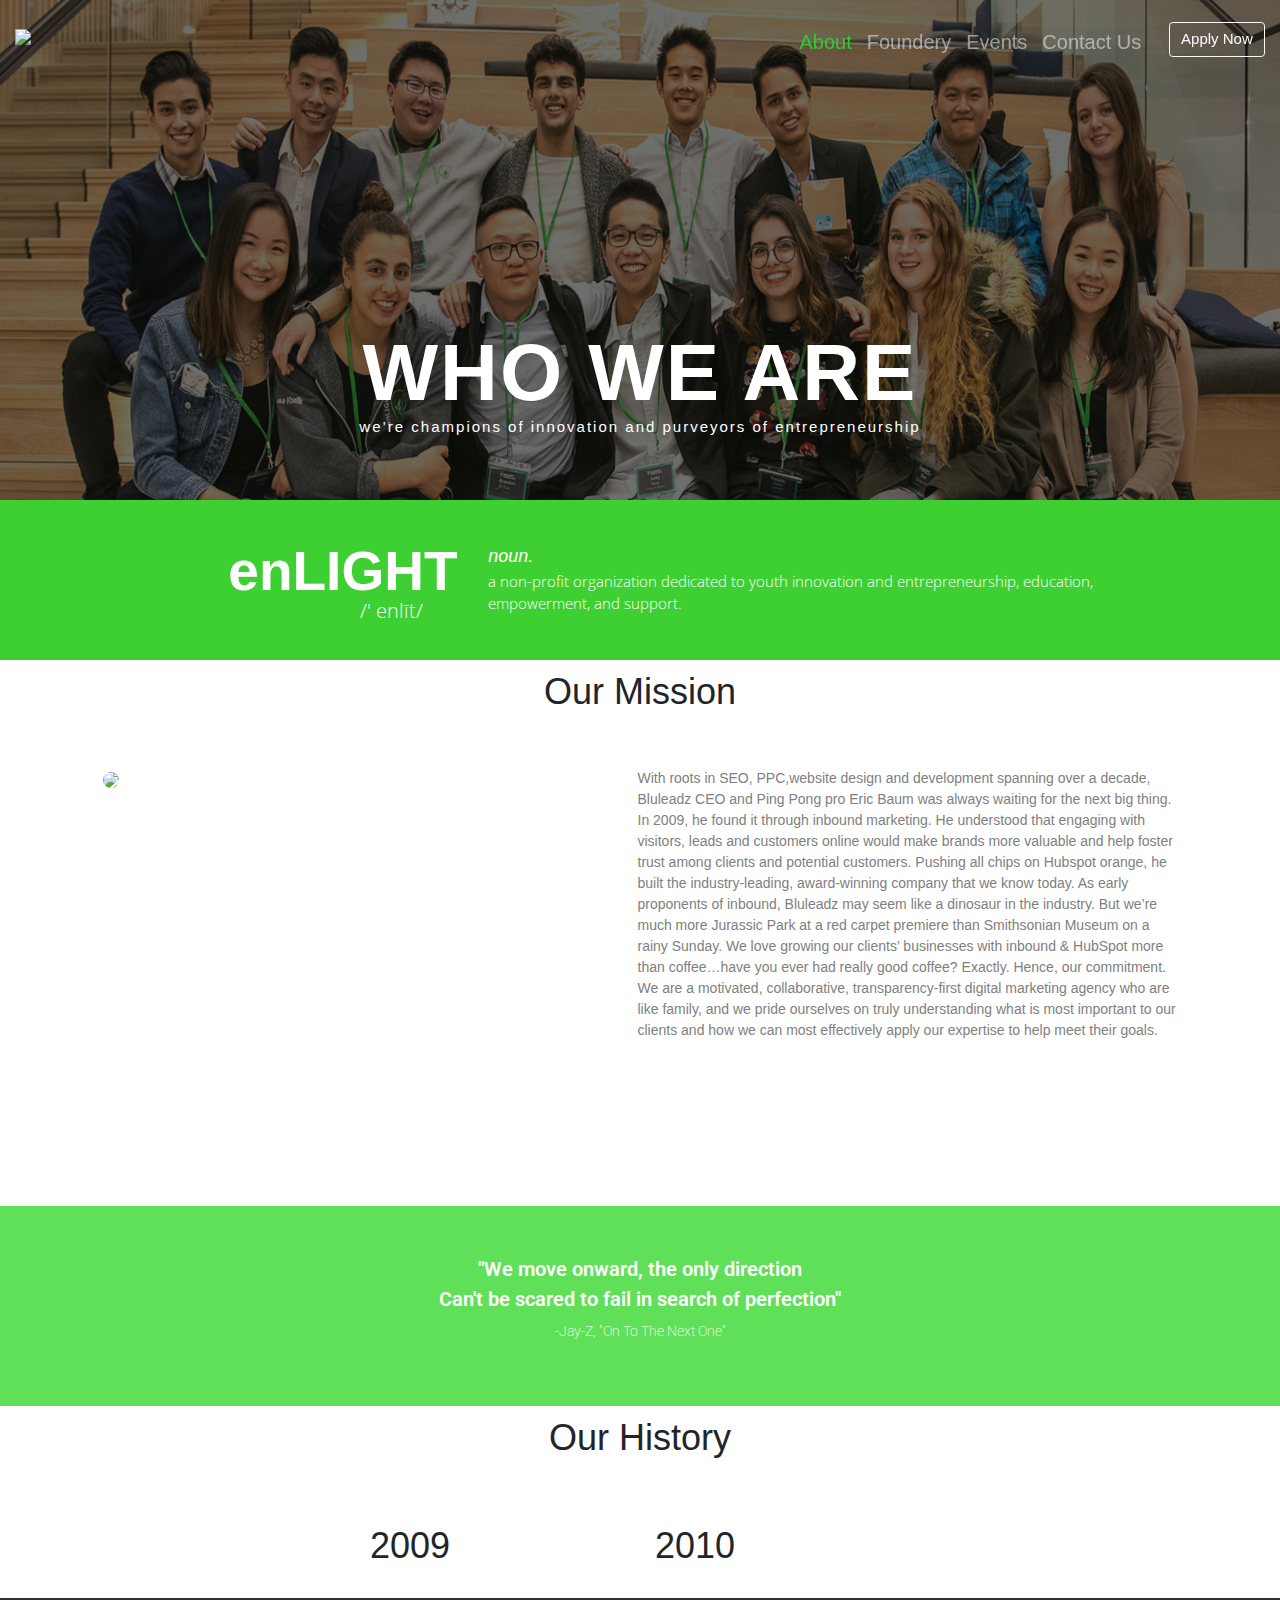
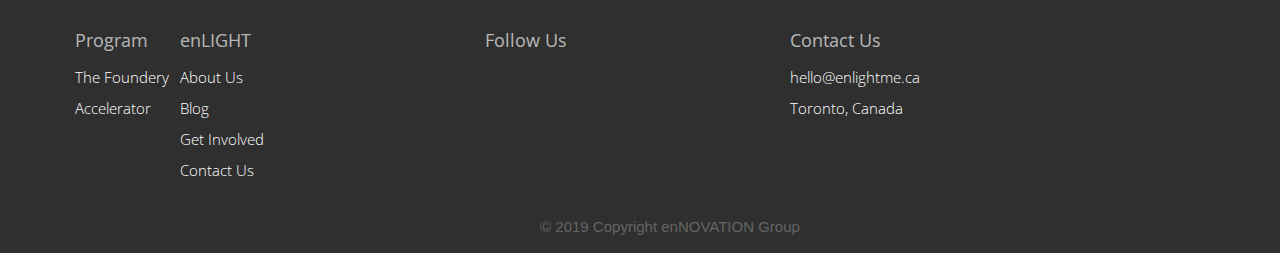
==== aboutUs.html @ 0acaa817 "Add files via upload" ====
<!doctype html>
<html lang="en">
  <head>
    <!-- Required meta tags -->
      <meta charset="UTF-8">
      <meta name="viewport" content="width=device-width, initial-scale=1, shrink-to-fit=no">

      <!-- Bootstrap CSS -->
    <script src="https://ajax.googleapis.com/ajax/libs/jquery/2.1.1/jquery.min.js"></script>
      <link rel="stylesheet" href="https://stackpath.bootstrapcdn.com/bootstrap/4.3.1/css/bootstrap.min.css" integrity="sha384-ggOyR0iXCbMQv3Xipma34MD+dH/1fQ784/j6cY/iJTQUOhcWr7x9JvoRxT2MZw1T" crossorigin="anonymous">
      <link href="https://fonts.googleapis.com/css?family=Roboto:400,700,900&display=swap" rel="stylesheet">
      <link href="https://fonts.googleapis.com/css?family=Open+Sans:300,400,700&display=swap" rel="stylesheet">
      
      <link rel="stylesheet" type="text/css" href="enLIGHT.css">
      <link rel="icon" href="https://enlightme.ca/wp-content/uploads/2019/08/enLIGHTLOGO.png">

            <link rel="stylesheet" href="https://www.w3schools.com/w3css/4/w3.css">
    <link rel="stylesheet" href="slider.css">
    <link rel="stylesheet" href="https://use.fontawesome.com/releases/v5.3.1/css/all.css" integrity="sha384-mzrmE5qonljUremFsqc01SB46JvROS7bZs3IO2EmfFsd15uHvIt+Y8vEf7N7fWAU" crossorigin="anonymous">


      <title>enLIGHT</title>

 <style>

            .subtitle:before {
                  background: #84bd3c !important;  
            }
            
            .works-block .work-dots li.slick-active:after, .works-block .work-dots li:hover:after {
                  background: #84bd3c !important;                   
            }
            
            .works-block .work-dots li i:before {
                background: #84bd3c !important;                
            }
            
            .works-block .work-dots li.slick-active, .works-block .work-dots li:hover {
                color: #84bd3c !important;
            }
            
            
        .image.sketch.mobile {display: none;}

        @media (min-width: 1400px) {
            .sketch-small-screen {
                display: none;
            }
        }
            
    </style>
    </head>
    
    
    <body style="overflow-x: hidden;">
        <nav class="navbar navbar-default navbar-expand-sm fixed-top bg-dark navbar-dark">
            <a class="navbar-brand" href="index.html">
                <img class="logo" src="https://enlightme.ca/wp-content/uploads/2019/08/ani-logo_2.gif" onmouseenter="this.src ='https://enlightme.ca/wp-content/uploads/2019/08/ani-logo_2.gif';" width="200px;">
        
            </a>
            
          <button class="navbar-toggler" type="button" data-toggle="collapse" data-target="#navbarNav" aria-controls="navbarNav" aria-expanded="false" aria-label="Toggle navigation">
              <span class="custom-toggler navbar-toggler-icon">   
              </span>
          </button>
            
          <div class="collapse navbar-collapse" id="navbarNav">
            <ul class="navbar-nav ml-auto">
<!--              <li class="nav-item active">-->
                <li class="nav-item">
                    <a class="nav-link activated" href="#">About</a>
                </li>
                <li class="nav-item">
                    <a class="nav-link" href="foundery.html">Foundery</a>
                </li>
                <li class="nav-item">
                    <a class="nav-link" href="#">Events</a>
                </li>
                <li class="nav-item">
                    <a class="nav-link" href="#">Contact Us</a>
                </li>
                <li class="nav-item" style="padding-left: 20px; margin-top:2px;">
                    <button type="button" class="btn btn-outline-light">Apply Now</button>
               </li>
            </ul>
          </div>
        </nav>
      
      <header>
          <div class="parallax"></div>
<!--          <img class="teamBannerPic" src="teamPic.JPG" width="1450px">-->
          <div class="aboutUsContext">
              <h1>WHO WE ARE</h1>
              <div class="aboutUsSubTitle">
                  <p>we’re champions of innovation and purveyors of entrepreneurship</p>
              </div>
          </div>
      </header>
        
<div class="container sliderDef">
    <div class="w3-content w3-display-container">
        <div class="w3-display-container mySlides slide1">
            <div class="container slideContent" >
                <div class="row d-flex align-items-center" style="height: 160px;">
                    <div class="col-2">
                    
                    </div>
                    <div class="col-3">
                        <h1 class="enLIGHTName">enLIGHT</h1>
                        <h1 class="subName">/' enlīt/</h1>
                    </div>
                    
                    <div class="col-6 definitions">
                        <p class="dictionaryWord"><em>noun.</em></p>
                        <p class="dictionaryDefinition">a non-profit organization dedicated to youth innovation and entrepreneurship, education, empowerment, and support.</p>
                    </div>
                </div>
            </div>

        </div>
    
    <div class="w3-display-container mySlides slide2">
            <div class="container slideContent" >
                <div class="row d-flex align-items-center" style="height: 160px;">
                    <div class="col-2">
                    
                    </div>
                    <div class="col-3">
                        <h1 class="enLIGHTName">enLIGHT</h1>
                        <h1 class="subName">/' enlīt/</h1>
                    </div>
                    
                    <div class="col-6 definitions">
                        <p class="dictionaryWord"><em>verb. mission.</em></p>
                        <p class="dictionaryDefinition">to help youth discover their potential, pursue their passions, and contribute to the economic and societal growth of Canada through innovation and entrepreneurship.</p>
                    </div>
                </div>
            </div>
    </div>
        
<button class="w3-button w3-display-left fas fa-chevron-left fa-3x" onclick="plusDivs(-1)"></button>
<button class="w3-button w3-display-right fas fa-chevron-right fa-3x" onclick="plusDivs(1)"></button>

</div>
          </div>
        
<div class="container aboutUsPageContent">
    <div class="row">
        <div class="col-12 ">
            <div class="d-flex justify-content-center">
                <h1 class="MissionHeader">Our Mission</h1>
            </div>
        </div>
    </div>

    <div class="row d-flex justify-content-center mt-5">
        <div class="col-5 mr-5">
            <img id="missionPic" src="missionPic.jpg" height="320px;">
        </div>
        <div class="col-6 ml-3">
            <div class="">
                <p class="missionText">With roots in SEO, PPC,website design and development spanning over a decade, Bluleadz CEO and Ping Pong pro Eric Baum was always waiting for the next big thing. In 2009, he found it through inbound marketing. He understood that engaging with visitors, leads and customers online would make brands more valuable and help foster trust among clients and potential customers. Pushing all chips on Hubspot orange, he built the industry-leading, award-winning company that we know today.

As early proponents of inbound, Bluleadz may seem like a dinosaur in the industry. But we’re much more Jurassic Park at a red carpet premiere than Smithsonian Museum on a rainy Sunday. We love growing our clients’ businesses with inbound & HubSpot more than coffee…have you ever had really good coffee? Exactly. Hence, our commitment.

We are a motivated, collaborative, transparency-first digital marketing agency who are like family, and we pride ourselves on truly understanding what is most important to our clients and how we can most effectively apply our expertise to help meet their goals.</p>
            </div>
        </div>
    </div>
</div>
        

        <section class="mt-5 Lyrics">
            <div class="row align-items-center" style="height:200px;">
                <div class="col-12" >
                    <div class="d-flex justify-content-center" style="text-align: center">
                        <p class="quoteLyrics">"We move onward, the only direction<br> Can't be scared to fail in search of perfection"<br><span class="jayZ">-Jay-Z, "On To The Next One"</span></p>
                    </div>
                </div>
            </div>  
        </section>
        
<div class="container aboutUsPageContent">
    <div class="row">
        <div class="col-12 ">
            <div class="d-flex justify-content-center">
                <h1 class="MissionHeader">Our History</h1>
            </div>
        </div>
    </div>
    
    <div class="row d-flex justify-content-center mt-5">
        <div class="col-3">
            <h1>2009</h1>
        </div>
        
        <div class="3">
        
        </div>
        <div class="col-3">
            <h1>2010</h1>
        </div>
    </div>
</div>
        
<!-- Footer -->
<footer class="page-footer font-small blue pt-4 mt-0">

  <!-- Footer Links -->
  <div class="container-fluid text-center text-md-left">

    <!-- Grid row -->
    <div class="row">

      <!-- Grid column -->
      <div class="col-md-3">

        <!-- Content -->
          <div class="row">
              <div class="col-2">
                  <h5 class="text-uppercase">Program</h5>
              </div>
          </div>
          <div class="row">
              <div class="col-7">
                  <ul class="list-unstyled">
                      <li>
                          <a class="footLinks" href="#!">The Foundery</a>
                      </li>
                      
                      <li>
                          <a class="footLinks" href="#!">Accelerator</a>
                      </li>
                  </ul>
              </div>
          </div>
      </div>
        
      <div class="col-md-3 enLIGHTFooter">

        <!-- Content -->
          <div class="row">
              <div class="col-12">
                  <h5 class="text-uppercase">enLIGHT</h5>
              </div>
          </div>
          <div class="row">
              <div class="col-7">
                  <ul class="list-unstyled">
                      <li>
                          <a class="footLinks" href="#!">About Us</a>
                      </li>
                      
                      <li>
                          <a class="footLinks" href="#!">Blog</a>
                      </li>
                      
                      <li>
                          <a class="footLinks" href="#!">Get Involved</a>
                      </li>
                      
                      <li>
                          <a class="footLinks" href="#!">Contact Us</a>
                      </li>
                  </ul>
              </div>
          </div>
      </div>
        
    <div class="col-3">
        <h5 class="text-uppercase">Follow Us</h5>
        <div id="socialLinks">
        <ul class="list-unstyled" id="socialLinks">
            <li>
                <a href="https://www.facebook.com/enLIGHTCanada/" target="_blank"><i class="fab fa-facebook-f fa-2x"></i></a>
            </li>
            
            <li>
                <a href="https://www.linkedin.com/company/enlight-canada/" target="_blank"><i class="fab fa-linkedin-in fa-2x"></i></a>
            </li>
            
            <li>
                <a href="https://www.instagram.com/enlightcanada/" target="_blank"><i class="fab fa-instagram fa-2x"></i></a>
            </li>
        </ul>
        </div>
        </div>
        
    <div class="col-3">
        <h5 class="text-uppercase">Contact Us</h5>
        <ul class="list-unstyled">
            <li>
                <a class="footLinks" href="#"><i class="far fa-envelope"></i> hello@enlightme.ca</a>
            </li>
            
            <li>
                <a class="footLinks" href="#"><i class="fas fa-map-marker-alt"></i> Toronto, Canada</a>
            </li>

        </ul>
        </div>
        
      <!-- Grid column -->

      <hr class="clearfix w-100 d-md-none pb-3">

      <!-- Grid column -->

    </div>
    <!-- Grid row -->

  </div>
  <!-- Footer Links -->

  <!-- Copyright -->
  <div class="footer-copyright text-center py-3">© 2019 Copyright enNOVATION Group
  </div>
  <!-- Copyright -->

</footer>
<!-- Footer -->
        

   <!-- Optional JavaScript -->
        
<script>
var slideIndex = 1;
showDivs(slideIndex);

function plusDivs(n) {
  showDivs(slideIndex += n);
}

function showDivs(n) {
  var i;
  var x = document.getElementsByClassName("mySlides");
  if (n > x.length) {slideIndex = 1}
  if (n < 1) {slideIndex = x.length}
  for (i = 0; i < x.length; i++) {
     x[i].style.display = "none";  
  }
  x[slideIndex-1].style.display = "block";  
}
</script>
      
<script type='text/javascript' src='https://enlightme.ca/wp-content/plugins/revslider/public/assets/js/jquery.themepunch.tools.min.js?x74673'></script> <script type='text/javascript' src='https://enlightme.ca/wp-content/plugins/revslider/public/assets/js/jquery.themepunch.revolution.min.js?x74673'>
    <!-- jQuery first, then Popper.js, then Bootstrap JS -->

        
    <script src="https://code.jquery.com/jquery-3.3.1.slim.min.js" integrity="sha384-q8i/X+965DzO0rT7abK41JStQIAqVgRVzpbzo5smXKp4YfRvH+8abtTE1Pi6jizo" crossorigin="anonymous"></script>
    <script src="https://cdnjs.cloudflare.com/ajax/libs/popper.js/1.14.7/umd/popper.min.js" integrity="sha384-UO2eT0CpHqdSJQ6hJty5KVphtPhzWj9WO1clHTMGa3JDZwrnQq4sF86dIHNDz0W1" crossorigin="anonymous"></script>
    <script src="https://stackpath.bootstrapcdn.com/bootstrap/4.3.1/js/bootstrap.min.js" integrity="sha384-JjSmVgyd0p3pXB1rRibZUAYoIIy6OrQ6VrjIEaFf/nJGzIxFDsf4x0xIM+B07jRM" crossorigin="anonymous"></script>

        <script>
         $(window).scroll(function(){
         $('nav').toggleClass('scrolled', $(this).scrollTop() > 200);
         });

        </script>
        
        <script>
            $(window).scroll(function(){
                $('.logo').css({width: $(this).scrollTop() > 200? "150px":"200px"});
            });
        </script>
        
        <script>
        $('#recipeCarousel').carousel({
  interval: 1000
})

$('.carousel .carousel-item').each(function(){
    var minPerSlide = 6;
    var next = $(this).next();
    if (!next.length) {
    next = $(this).siblings(':first');
    }
    next.children(':first-child').clone().appendTo($(this));
    
    for (var i=0;i<minPerSlide;i++) {
        next=next.next();
        if (!next.length) {
        	next = $(this).siblings(':first');
      	}
        
        next.children(':first-child').clone().appendTo($(this));
      }
});

        </script>
        
  </body>
</html>
---- enLIGHT.css ----
.jayZ{
    font-size: 14px !important;
    font-weight: 200;
}

.Lyrics{
    margin-top: 150px !important;
    background-color: #5fe058;
    color: white;
    height: 200px;
    font-weight: 600;
}

.quoteLyrics{
    font-size: 20px;
    font-family: Roboto;
}

#missionPic{
    border-radius: 20px;
}

.missionText{
    font-size: 14px;
    font-weight: 200;
    color: grey;
}

.aboutUsPageContent{
    margin-bottom: 20px;
}

.missionHeader{
    margin-top: 0px;
}

.parallax{
    background-image: url("teamPic.JPG");
    background-attachment: fixed;
    background-position: 0px 0px; 
    background-repeat: no-repeat;
    background-size: 100% 90%;
    min-height: 500px; 
}

.aboutUsContext {
    width: 100%;
    position: absolute;
    top:35vh;
    letter-spacing: 2px;
    
}

.aboutUsContext h1{
    text-align: center;
    color: #fff;
    font-size: 80px;
    font-weight: 700;
}

.aboutUsSubTitle{
    color: white;
    width: 100%;
    margin-top: -15px;
}

.aboutUsSubTitle p{
    text-align: center;
    font-weight: 200;
}

.teamBannerPic{
    position: relative;
}

.nav-link.activated{
    color: #33cb33 !important; 
}


header{

}

.statCount{
              margin-top: 25px;
              border-bottom: 8px solid white; 
              line-height: 60px;
        }
          

        .metric{
            font-size: 25px;
        }

        .statNum{
            font-weight: 600;
            font-size: 100px;
        }


        .statIntro{
            text-align: left;
            font-size: 25px;
        }



.speakerIcons:hover{
    transform: scale(1.1,1.1);
}


.statistics{
    text-align: center;
    position: relative;
    color: white;
        }

.counter{
    margin-top: 20px;
  position: absolute;
  top: 50%;
  left: 50%;
  transform: translate(-50%, -50%);
    
}

@media (max-width: 767.98px) {
    .statistics{
        position: relative;
        margin-top: 20px;
    }
    
    .counter{
        position: relative;
        margin-top: 20px;
        background-color: #58dc58;
        top: 0%;
        left: 0%;
        transform: translate(0%, 0%);
        padding-top: 30px;
        padding-bottom: 30px;

    }
}

.svgzzzz{
    position: relative;
}


.footer-copyright{
    color: #656565;
}

.list-unstyled{
    line-height: 30px;
}

#socialLinks a:hover{
    color: #2da22d;
}


#socialLinks a{
    color: white;
}

#socialLinks ul li{
    display: inline;
    list-style-type: none;
    padding: 10px;
    color: white;
}

.btn-outline-danger:hover{
    color: white;
    border-color: #58dc58;
    background-color: #58dc58;
}

.btn-outline-danger{
    color: white;
    border: 2px solid #58dc58;
}

#partnershipAsk{
    margin: 0;
    font-family: 'Open Sans';
    font-size: 22px;
}

.partnerCTA{
    background-color: #349d34;
    color: white;
    height: 90px;
}

.enLIGHTFooter{
    margin-left: -200px ;
}

.footer_text{
    color: white;
    font-family: 'Open Sans';
    font-weight: 200;
    font-size: 16px;
}

.text-uppercase{
    font-family: 'Open Sans';
    font-weight: 400;
    color: #b8b8b8;
    text-transform: none !important;
}

footer{
    margin-top: 50px;
    background-color: #2f2f2f !important;
    padding-left: 60px;
}

.contexual{
    position: absolute;
    padding-top: 20px
}

.svgzzz{
}

.carousel-logooo{

}


@media (min-width: 1200px){
.container .logo-carousel {
    max-width: 2000px !important;
}
}

.w-100 {
    width: 200% !important;
}

.logo-carousel{
    padding-top: 150px;
}


@media (max-width: 768px) {
    .carousel-inner .carousel-item > div {
        display: none;
    }
    .carousel-inner .carousel-item > div:first-child {
        display: block;
    }
}

.carousel-inner .carousel-item.active,
.carousel-inner .carousel-item-next,
.carousel-inner .carousel-item-prev {
    display: flex;
}

/* display 3 */
@media (min-width: 768px) {
    
    .carousel-inner .carousel-item-right.active,
    .carousel-inner .carousel-item-next {
      transform: translateX(16.667%);
    }
    
    .carousel-inner .carousel-item-left.active, 
    .carousel-inner .carousel-item-prev {
      transform: translateX(-16.667%);
    }
}

.carousel-inner .carousel-item-right,
.carousel-inner .carousel-item-left{ 
  transform: translateX(0);
}



.btn-outline-success{
    border-color: #33cb33 !important;
    color: #33cb33;
}


.btn-outline-success:hover{
    background-color: #33cb33;
}

.missionTitle{
    color: #333333;
}

a:hover{
    color: #2da22d;
    text-decoration: none;
}

.footLinks{
    color: white;
    font-family: 'Open Sans';
    font-weight: 300;
    text-decoration: none;
}

.logo{
    width: 200px;
}

.bg-dark{
    background: transparent !important;
}

.bg-dark.scrolled{
    background: #33cb33 !important; 
}

.navbar-toggler{
    background-color: #33cb33;
}

.nav-item{
    text-align: right;
}

.offerCards{
    box-shadow: 2px 2px 15px #f1f1f1;
}

.acceleratorText{
    padding-bottom: 120px;
    color: lightgrey;
}

.resourcesText{
    padding-bottom: 46px;
}


.offerCards:hover{
    border: 1.5px solid #33cb33;
}

.cardLinks{
    color: #33cb33;
}

.whatWeOffer{
    margin-top: 70px;
}

.subTitle{
    margin-top: 50px;
    margin-bottom: 0px;
    margin-right: 29%;
}

.miniTitle{
    color: grey;
    font-family: Roboto;
    font-size: 16px;
    font-weight: 400;
    margin-top: 0px;
}

.firstContent{
    color: #ababab;
}

.firstTitle{
    font-family: Avenir-Black;
    color: #404040
}


.btn-outline-light:hover{
    background-color: #14ae14;
    color: white;
    border: none;
}


.navbar-nav{
    margin-top: 12px;
}

.nav-link{
    font-size: 20px;
}


.nav-link:hover{
    transition: all 0.3s;
    color: white !important;

}

.context {
    width: 100%;
    position: absolute;
    top:40vh;
    
}

.context h1{
    text-align: center;
    color: #fff;
    font-size: 50px;
}

.area{
    background: #33cb33;  
    background: -webkit-linear-gradient(to left, #8f94fb, #4e54c8);  
    width: 100%;
    height:100vh;  
   
}

.circles{
    position: relative;
    top: 0;
    left: 0;
    width: 100%;
    height: 100%;
    overflow: hidden;
}

.circles li{
    position: absolute;
    display: block;
    list-style: none;
    width: 20px;
    height: 20px;
    background: rgba(255, 255, 255, 0.2);
    animation: animate 25s linear infinite;
    bottom: -150px;
    
}

.circles li:nth-child(1){
    left: 25%;
    width: 80px;
    height: 80px;
    animation-delay: 0s;
}


.circles li:nth-child(2){
    left: 10%;
    width: 20px;
    height: 20px;
    animation-delay: 8s;
    animation-duration: 15s;
}

.circles li:nth-child(3){
    left: 70%;
    width: 20px;
    height: 20px;
    animation-delay: 4s;
}

.circles li:nth-child(4){
    left: 40%;
    width: 60px;
    height: 60px;
    animation-delay: 0s;
    animation-duration: 18s;
}

.circles li:nth-child(5){
    left: 65%;
    width: 20px;
    height: 20px;
    animation-delay: 1s;
}

.circles li:nth-child(6){
    left: 75%;
    width: 110px;
    height: 110px;
    animation-delay: 3s;
}

.circles li:nth-child(7){
    left: 70%;
    width: 150px;
    height: 150px;
    animation-delay: 7s;
}

.circles li:nth-child(8){
    left: 50%;
    width: 25px;
    height: 25px;
    animation-delay: 15s;
    animation-duration: 45s;
}

.circles li:nth-child(9){
    left: 20%;
    width: 15px;
    height: 15px;
    animation-delay: 2s;
    animation-duration: 35s;
}

.circles li:nth-child(10){
    left: 35%;
    width: 150px;
    height: 150px;
    animation-delay: 0s;
    animation-duration: 20s;
}


.circles li:nth-child(12){
    left: 90%;
    width: 250px;
    height: 250px;
    animation-delay: 0s;
    animation-duration: 23s;
}

.circles li:nth-child(13){
    left: 12%;
    width: 200px;
    height: 200px;
    animation-delay: 2s;
    animation-duration: 25s;
}

.circles li:nth-child(14){
    left: 3%;
    width: 100px;
    height: 100px;
    animation-delay: 6s;
    animation-duration: 30s;
}

@keyframes animate {

    0%{
        transform: translateY(0) rotate(0deg);
        opacity: 1;
        border-radius: 0;
    }

    100%{
        transform: translateY(-1000px) rotate(720deg);
        opacity: 0;
        border-radius: 50%;
    }

}
---- slider.css ----
.definitions{
    margin-left: -60px;
    margin-top: 12px;
}

.w3-content{
    max-width: none!important;
}

.container.sliderDef{
    width: 100% !important;
    max-width: none!important;
    margin: 0px !important; 
    padding: 0;
}

.container.slideContent{
    width: 100% !important;
    max-width: none!important;
    margin: 0px;
}

.subName{
    color: white;  
    font-size: 20px;
    font-weight: 100;
    font-family: 'Open Sans';
    margin-top: -15px;
    text-align: right;
    transform: translateX(-95px);
}

.dictionaryDefinition{
    color: white;  
    font-size: 15px;
    font-weight: 100;
    font-family: 'Open Sans';
}

.dictionaryWord{
    color: white; 
    margin-bottom: 0px;
    font-size: 18px;
}

.enLIGHTName{
    color: white;
    font-weight: 700;
    font-size: 55px;
}

.w3-display-container{
    width: 100%;
}

.fas.fa-chevron-left{
    color: white;
}

.fas.fa-chevron-right{
    color: white;
}

.fas.fa-chevron-left:hover{
    color: #f1f1f1 !important;
    
}

.fas.fa-chevron-right:hover{
    color: #f1f1f1 !important;
}

.w3-button.w3-display-left{
    background-color: #3ed033 !important;
}

.w3-button.w3-display-right{
    background-color: #3ed033 !important;
}


.slide2{
    background-color: #3ed033;
    height: 160px;
        width: 100% !important;
}

.slide1{
    width: 100% !important;
    background-color: #3ed033;
    height: 160px;

}
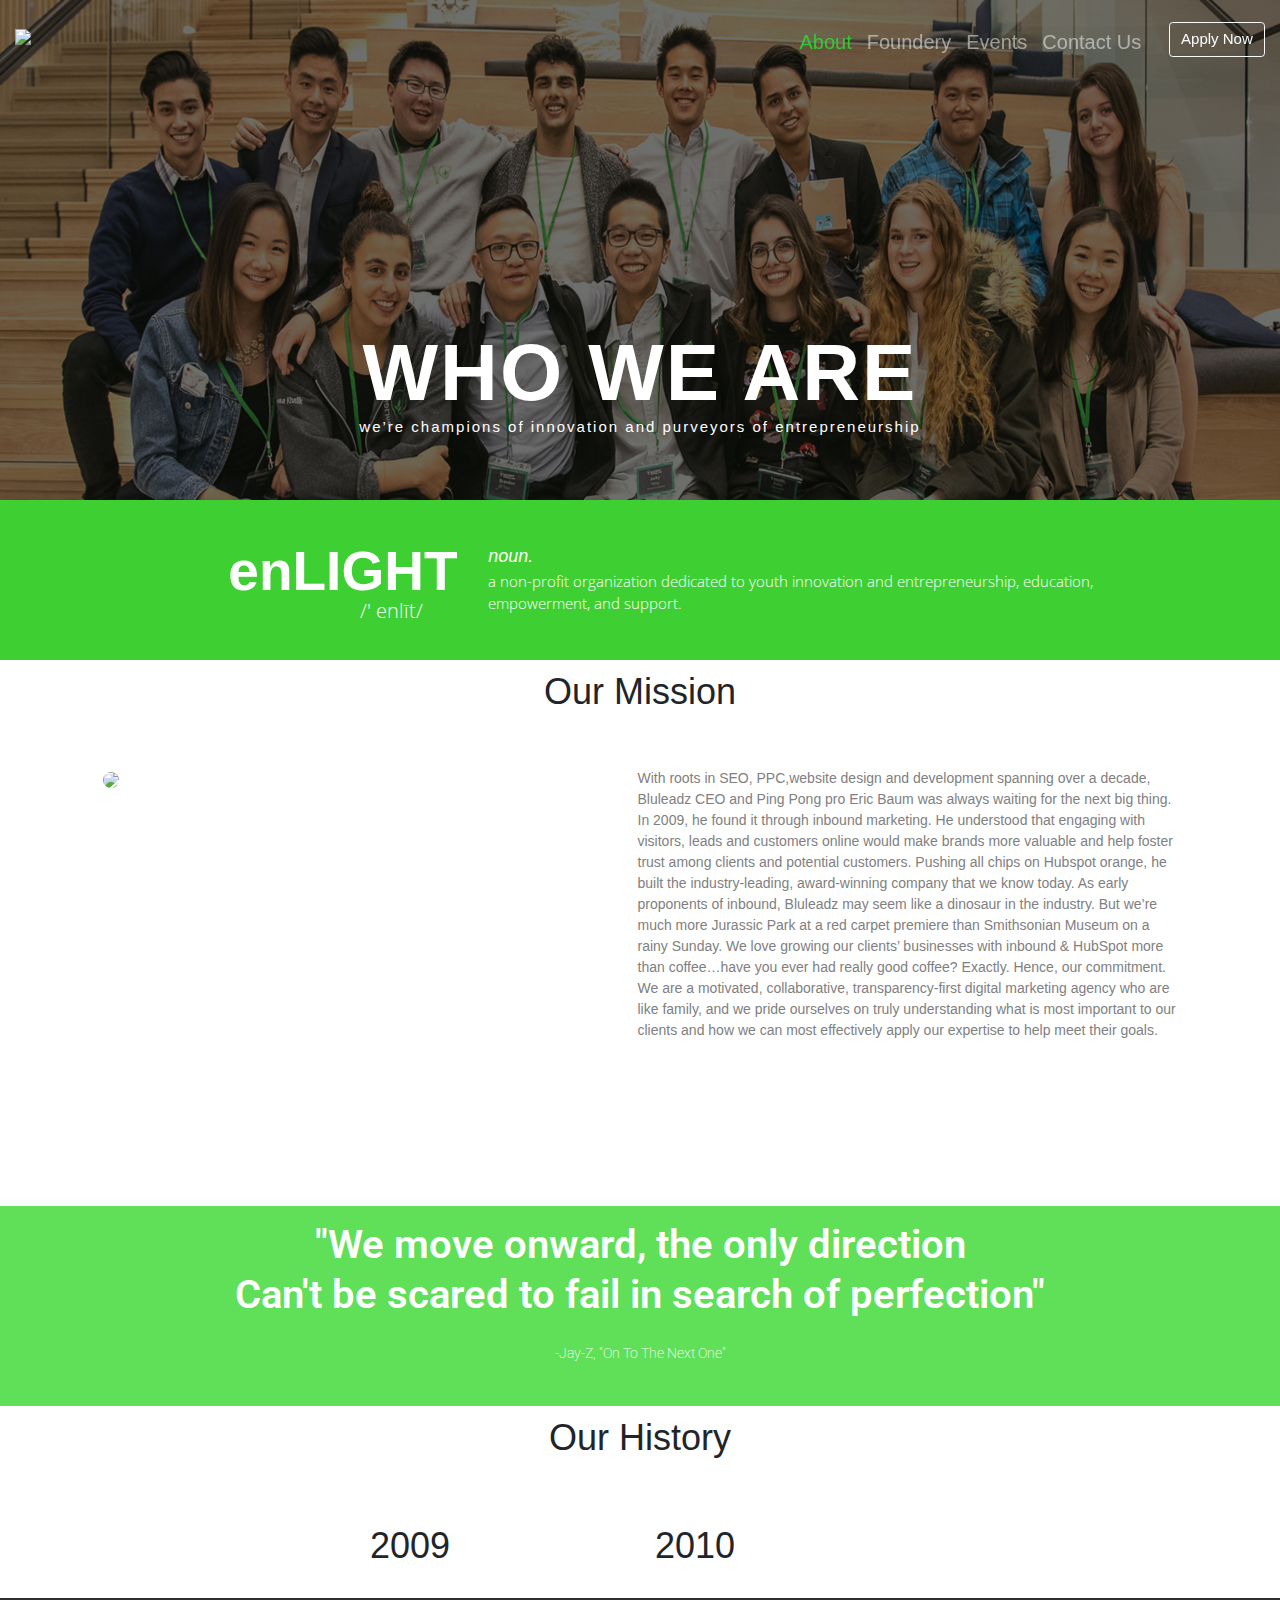
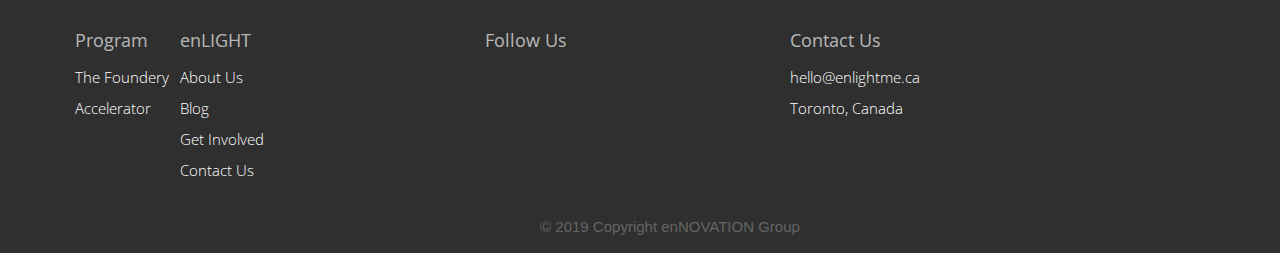
==== commit a2a250bc: "Add files via upload" ====
--- a/aboutUs.html
+++ b/aboutUs.html
@@ -21,34 +21,7 @@
 
       <title>enLIGHT</title>
 
- <style>
-
-            .subtitle:before {
-                  background: #84bd3c !important;  
-            }
-            
-            .works-block .work-dots li.slick-active:after, .works-block .work-dots li:hover:after {
-                  background: #84bd3c !important;                   
-            }
-            
-            .works-block .work-dots li i:before {
-                background: #84bd3c !important;                
-            }
-            
-            .works-block .work-dots li.slick-active, .works-block .work-dots li:hover {
-                color: #84bd3c !important;
-            }
-            
-            
-        .image.sketch.mobile {display: none;}
-
-        @media (min-width: 1400px) {
-            .sketch-small-screen {
-                display: none;
-            }
-        }
-            
-    </style>
+
     </head>
     
     
--- a/enLIGHT.css
+++ b/enLIGHT.css
@@ -1,3 +1,7 @@
+.nav-link.activated.scrolledText{
+    color: white !important;
+}
+
 .jayZ{
     font-size: 14px !important;
     font-weight: 200;
@@ -12,8 +16,10 @@
 }
 
 .quoteLyrics{
-    font-size: 20px;
+    font-size: 40px !important;
     font-family: Roboto;
+    line-height: 50px !important;
+    font-weight: 600 !important;
 }
 
 #missionPic{
@@ -76,6 +82,7 @@
 .nav-link.activated{
     color: #33cb33 !important; 
 }
+
 
 
 header{
@@ -319,8 +326,11 @@
     background: transparent !important;
 }
 
+
+
 .bg-dark.scrolled{
-    background: #33cb33 !important; 
+    background: #33cb33 !important;
+    color: white !important;
 }
 
 .navbar-toggler{
@@ -360,7 +370,7 @@
 .subTitle{
     margin-top: 50px;
     margin-bottom: 0px;
-    margin-right: 29%;
+    text-align: center;
 }
 
 .miniTitle{
@@ -376,7 +386,8 @@
 }
 
 .firstTitle{
-    font-family: Avenir-Black;
+    font-family: Roboto;
+    font-weight: 600;
     color: #404040
 }
 
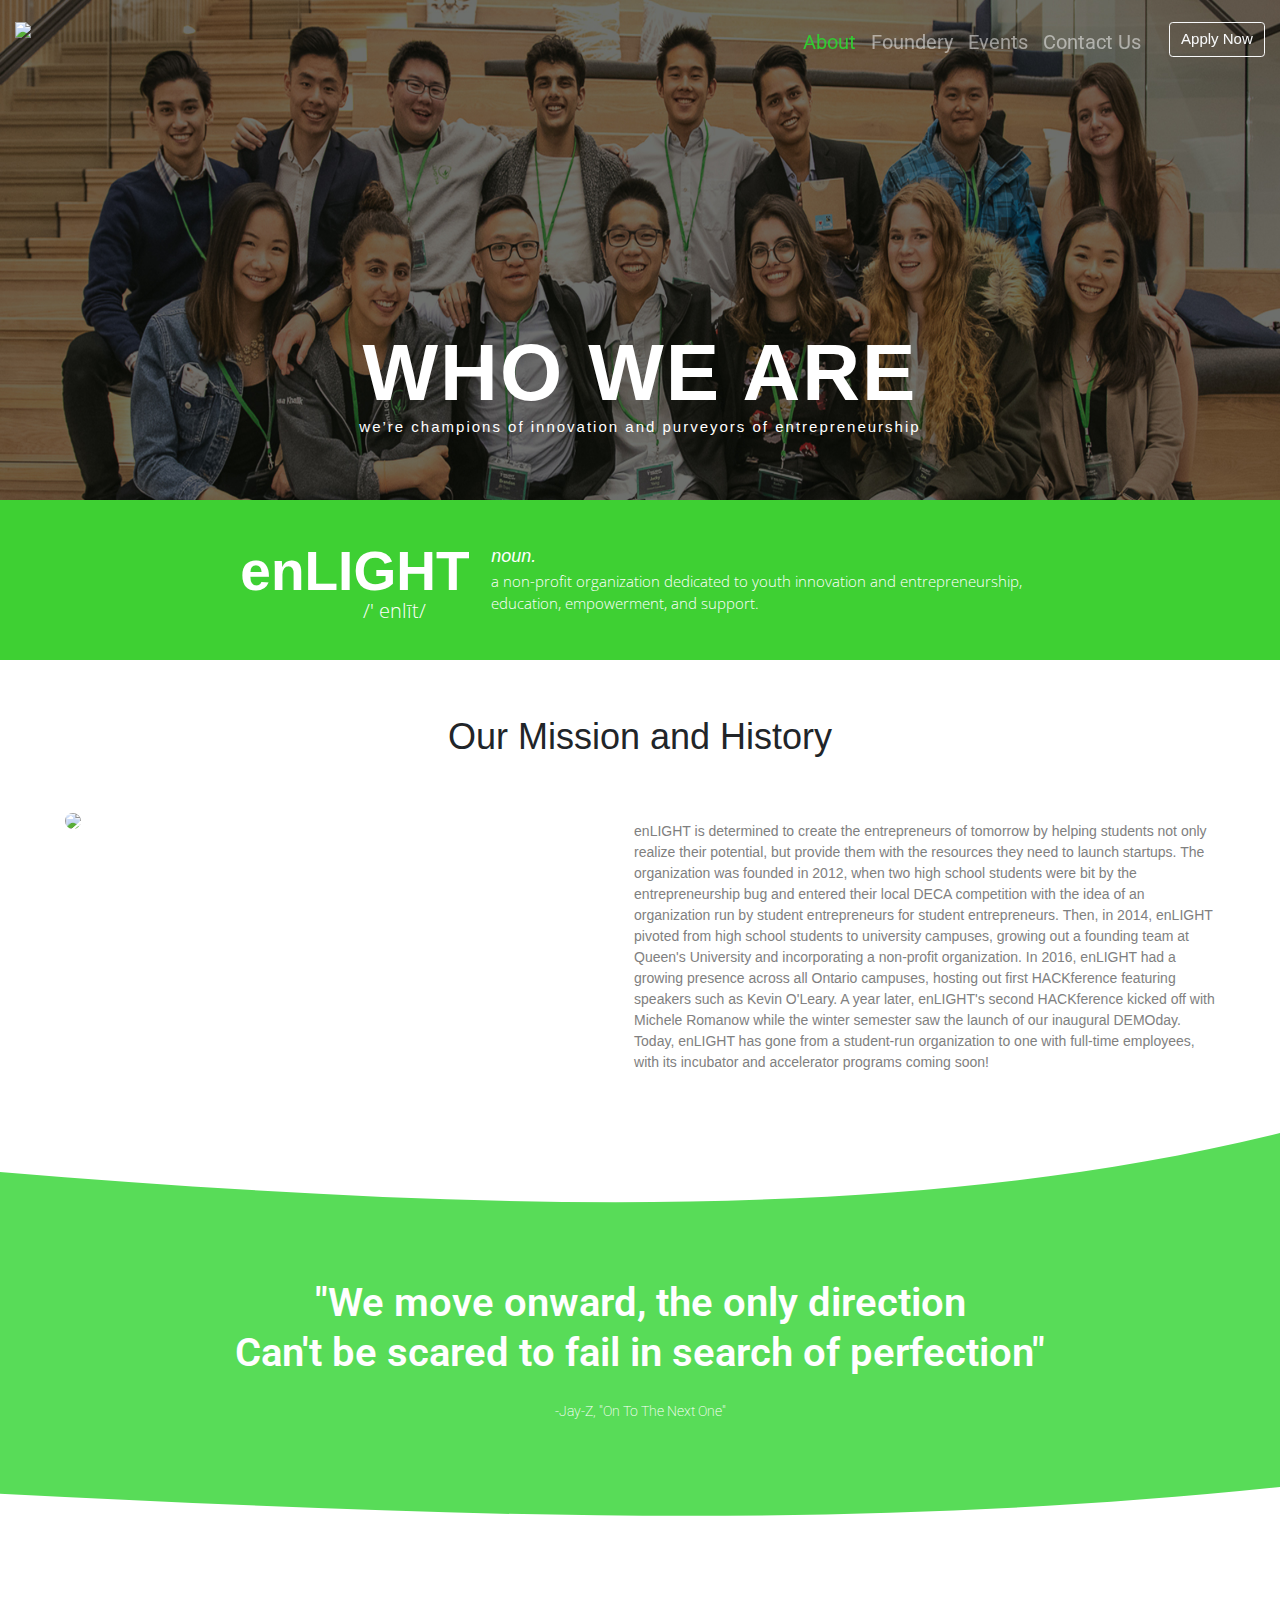
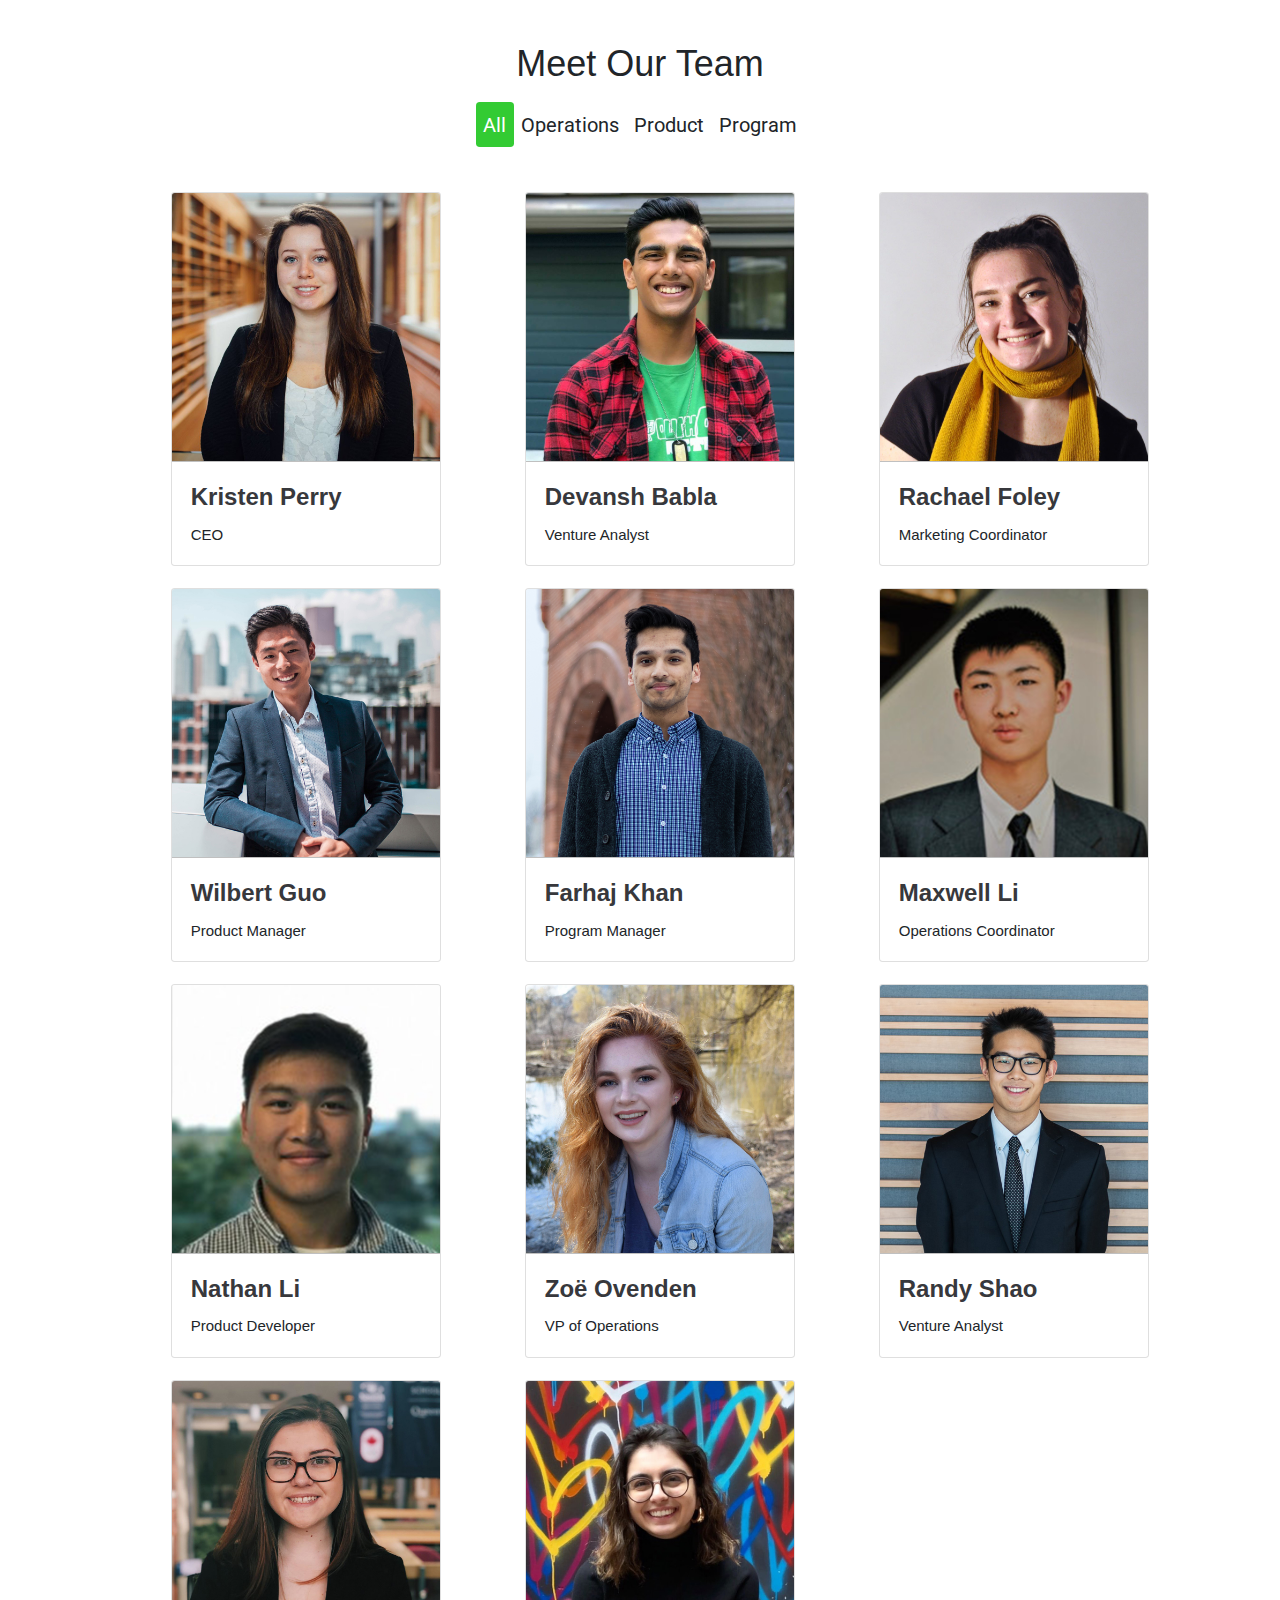
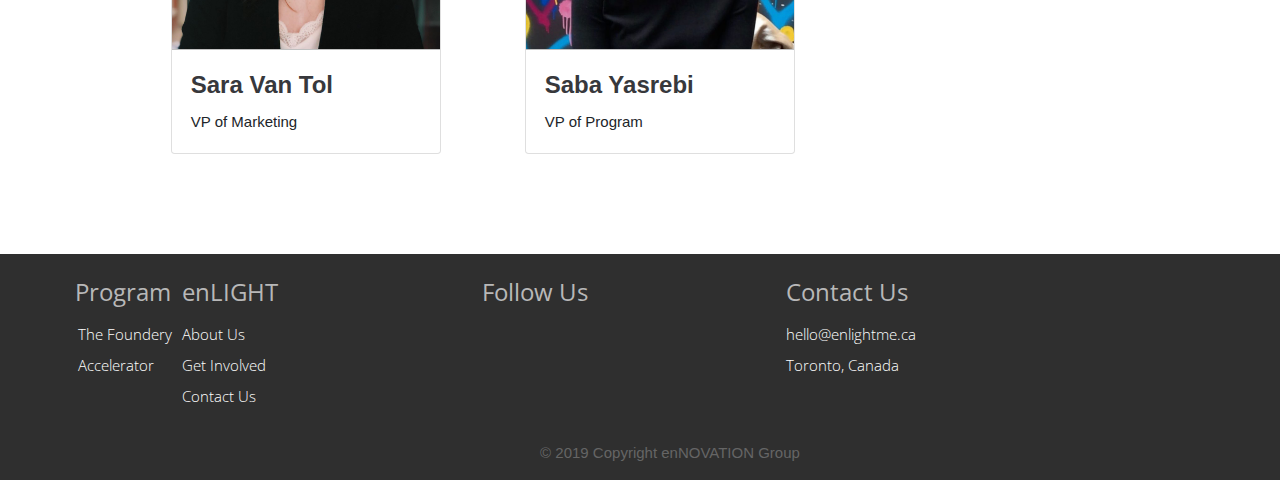
==== commit 7c9ed741: "Add files via upload" ====
--- a/aboutUs.html
+++ b/aboutUs.html
@@ -17,16 +17,50 @@
             <link rel="stylesheet" href="https://www.w3schools.com/w3css/4/w3.css">
     <link rel="stylesheet" href="slider.css">
     <link rel="stylesheet" href="https://use.fontawesome.com/releases/v5.3.1/css/all.css" integrity="sha384-mzrmE5qonljUremFsqc01SB46JvROS7bZs3IO2EmfFsd15uHvIt+Y8vEf7N7fWAU" crossorigin="anonymous">
+      <link href="https://fonts.googleapis.com/css?family=Roboto:400,700,900&display=swap" rel="stylesheet">
 
 
       <title>enLIGHT</title>
 
 
-    </head>
+<link rel='stylesheet' id='base-theme-style-css'  href='timeline_carousel.css' type='text/css' media='all' />
+<script type='text/javascript' src='https://px6vg4ekvl21gtxs836x5jyx-wpengine.netdna-ssl.com/wp-includes/js/jquery/jquery.js?ver=1.12.4'></script>
+<script src="https://content1.getnarrativeapp.com/ss-ajax-loader.js"></script>
+  
+     <style>
+
+            .subtitle:before {
+                  background: #33cb33 !important;  
+            }
+            
+            .works-block .work-dots li.slick-active:after, .works-block .work-dots li:hover:after {
+                  background: #33cb33 !important;                   
+            }
+            
+            .works-block .work-dots li i:before {
+                background: #33cb33 !important;                
+            }
+            
+            .works-block .work-dots li.slick-active, .works-block .work-dots li:hover {
+                color: #33cb33 !important;
+            }
+            
+            
+        .image.sketch.mobile {display: none;}
+
+        @media (min-width: 1400px) {
+            .sketch-small-screen {
+                display: none;
+            }
+        }
+            
+    </style>
+      
+</head>
     
-    
-    <body style="overflow-x: hidden;">
-        <nav class="navbar navbar-default navbar-expand-sm fixed-top bg-dark navbar-dark">
+<body class="">
+    <div class="aboutUsPageContent">
+<nav class="navbar navbar-default navbar-expand-sm fixed-top bg-dark navbar-dark">
             <a class="navbar-brand" href="index.html">
                 <img class="logo" src="https://enlightme.ca/wp-content/uploads/2019/08/ani-logo_2.gif" onmouseenter="this.src ='https://enlightme.ca/wp-content/uploads/2019/08/ani-logo_2.gif';" width="200px;">
         
@@ -40,26 +74,31 @@
           <div class="collapse navbar-collapse" id="navbarNav">
             <ul class="navbar-nav ml-auto">
 <!--              <li class="nav-item active">-->
+                
                 <li class="nav-item">
-                    <a class="nav-link activated" href="#">About</a>
+                    <a class="nav-link activated" href="timeline_carousel.html">About</a>
                 </li>
+                
                 <li class="nav-item">
-                    <a class="nav-link" href="foundery.html">Foundery</a>
+                    <a class="nav-link" href="Foundery_Page.html">Foundery</a>
                 </li>
+                
                 <li class="nav-item">
                     <a class="nav-link" href="#">Events</a>
                 </li>
+                
                 <li class="nav-item">
                     <a class="nav-link" href="#">Contact Us</a>
                 </li>
+                
                 <li class="nav-item" style="padding-left: 20px; margin-top:2px;">
-                    <button type="button" class="btn btn-outline-light">Apply Now</button>
+                    <a href="https://forms.gle/PhT1stUAetyBgvww9"><button type="button" class="btn btn-outline-light">Apply Now</button></a>
                </li>
             </ul>
           </div>
         </nav>
-      
-      <header>
+        
+<header>
           <div class="parallax"></div>
 <!--          <img class="teamBannerPic" src="teamPic.JPG" width="1450px">-->
           <div class="aboutUsContext">
@@ -117,11 +156,11 @@
 </div>
           </div>
         
-<div class="container aboutUsPageContent">
+<div class="container aboutUsPageContent mt-5">
     <div class="row">
         <div class="col-12 ">
             <div class="d-flex justify-content-center">
-                <h1 class="MissionHeader">Our Mission</h1>
+                <h1 class="MissionHeader">Our Mission and History</h1>
             </div>
         </div>
     </div>
@@ -130,67 +169,339 @@
         <div class="col-5 mr-5">
             <img id="missionPic" src="missionPic.jpg" height="320px;">
         </div>
-        <div class="col-6 ml-3">
+        <div class="col-6 ml-3 mt-2">
             <div class="">
-                <p class="missionText">With roots in SEO, PPC,website design and development spanning over a decade, Bluleadz CEO and Ping Pong pro Eric Baum was always waiting for the next big thing. In 2009, he found it through inbound marketing. He understood that engaging with visitors, leads and customers online would make brands more valuable and help foster trust among clients and potential customers. Pushing all chips on Hubspot orange, he built the industry-leading, award-winning company that we know today.
-
-As early proponents of inbound, Bluleadz may seem like a dinosaur in the industry. But we’re much more Jurassic Park at a red carpet premiere than Smithsonian Museum on a rainy Sunday. We love growing our clients’ businesses with inbound & HubSpot more than coffee…have you ever had really good coffee? Exactly. Hence, our commitment.
-
-We are a motivated, collaborative, transparency-first digital marketing agency who are like family, and we pride ourselves on truly understanding what is most important to our clients and how we can most effectively apply our expertise to help meet their goals.</p>
+                <p class="missionText">enLIGHT is determined to create the entrepreneurs of tomorrow by helping students not only realize their potential, but provide them with the resources they need to launch startups. The organization was founded in 2012, when two high school students were bit by the entrepreneurship bug and entered their local DECA competition with the idea of an organization run by student entrepreneurs for student entrepreneurs. Then, in 2014, enLIGHT pivoted from high school students to university campuses, growing out a founding team at Queen's University and incorporating a non-profit organization. In 2016, enLIGHT had a growing presence across all Ontario campuses, hosting out first HACKference featuring speakers such as Kevin O'Leary. A year later, enLIGHT's second HACKference kicked off with Michele Romanow while the winter semester saw the launch of our inaugural DEMOday. Today, enLIGHT has gone from a student-run organization to one with full-time employees, with its incubator and accelerator programs coming soon!</p>
             </div>
         </div>
     </div>
 </div>
-        
-
-        <section class="mt-5 Lyrics">
-            <div class="row align-items-center" style="height:200px;">
-                <div class="col-12" >
+
+<div class="statistics">
+            <div class="svgzzzz d-none d-md-block" style="max-width: 100%; overflow: hidden;">
+                <div style="height: 350px; width: 270%; overflow: hidden;" ><svg viewBox="0 0 500 150" preserveAspectRatio="none" style="height: 100%; width: 100%;"><path transform="scale(-1, 1) translate(-200, 0)" d="M-11.00,-3.45 C128.38,147.53 334.36,-86.34 502.54,38.97 L500.00,150.00 L0.00,150.00 Z" style="stroke: none; fill: #58dc58;"></path></svg></div>
+                <div style="height: 150px; width: 250%; overflow: hidden;" ><svg viewBox="0 0 500 150" preserveAspectRatio="none" style="height: 100%; width: 100%;"><path transform="scale(-1, 1) translate(-200, 0)" d="M0.00,49.98 C149.99,150.00 271.49,-49.98 500.00,49.98 L500.00,0.00 L0.00,0.00 Z" style="stroke: none; fill: #58dc58;"></path></svg></div> 
+            </div>
+      <div class="d-flex">
+      <div class="container aboutUsWidget lyrics">
+          <div class="row d-flex justify-content-center">
+              <div class="col-12">
                     <div class="d-flex justify-content-center" style="text-align: center">
                         <p class="quoteLyrics">"We move onward, the only direction<br> Can't be scared to fail in search of perfection"<br><span class="jayZ">-Jay-Z, "On To The Next One"</span></p>
                     </div>
-                </div>
-            </div>  
-        </section>
-        
-<div class="container aboutUsPageContent">
-    <div class="row">
-        <div class="col-12 ">
-            <div class="d-flex justify-content-center">
-                <h1 class="MissionHeader">Our History</h1>
-            </div>
+              </div>
+          </div>
+      </div>
+      </div>
+</div>        
+
+        
+<div class="container teamContent">
+          <div class="row">
+              <div class="col-12 d-flex mt-5 mb-2 justify-content-center align-items-center">
+              <h1 class="AboutUs">Meet Our Team</h1>
+              </div>
+          </div>
+          
+          <ul class="nav nav-pills mb-5 d-flex justify-content-center" id="pills-tab" role="tablist">
+              <li class="nav-item">
+                  <a class="nav-link active teamPageLinks" id="pills-home-tab" data-toggle="pill" href="#pills-home" role="tab" aria-controls="pills-home" aria-selected="true">All</a>
+              </li>
+              <li class="nav-item">
+                  <a class="nav-link teamPageLinks" id="pills-profile-tab" data-toggle="pill" href="#pills-profile" role="tab" aria-controls="pills-profile" aria-selected="false">Operations</a>
+              </li>
+              <li class="nav-item">
+                  <a class="nav-link teamPageLinks" id="pills-contact-tab" data-toggle="pill" href="#pills-contact" role="tab" aria-controls="pills-contact" aria-selected="false">Product</a>
+              </li>
+              <li class="nav-item">
+                  <a class="nav-link teamPageLinks" id="pills-analysts-tab" data-toggle="pill" href="#pills-analysts" role="tab" aria-controls="pills-analysts" aria-selected="false">Program</a>
+              </li>
+          </ul>
+          
+          <div class="tab-content" id="pills-tabContent">
+              <div class="tab-pane fade show active" id="pills-home" role="tabpanel" aria-labelledby="pills-home-tab"> 
+                  <div class="container allTeam">
+                      <div class="row d-flex justify-content-center">
+                          <div class="col-12 col-md-4">
+                              
+                              <div class="card" style="width: 18rem;">
+                                  <img class="card-img-top static" src="Kristen.jpg" alt="Card image cap">
+                                  <img class="card-img-top movingKristen" height="200px" width="200px">
+                                  <div class="card-body">
+                                      <h5 class="card-title teamName">Kristen Perry</h5>
+                                      <p class="card-text team-name">CEO</p>
+                                  </div>
+                              </div>
+                              
+                          </div>
+                  
+                          <div class="col-12 mt-5 mt-md-0 col-md-4">
+                              <div class="card" style="width: 18rem;">
+                                  <img class="card-img-top static" src="Devansh.jpg" alt="Card image cap">
+                                  <img class="card-img-top movingDevansh" height="200px" width="200px">
+                                  <div class="card-body">
+                                      <h5 class="card-title teamName">Devansh Babla</h5>
+                                      <p class="card-text team-name">Venture Analyst</p>
+                                  </div>
+                              </div>
+                          </div>
+                          
+                          <div class="col-12 mt-5 mt-md-0 col-md-4">
+                              <div class="card" style="width: 18rem;">
+                                  <img class="card-img-top static" src="Rachael.jpg" alt="Card image cap">
+                                  <img class="card-img-top movingRachael" height="200px" width="200px">
+                                  <div class="card-body">
+                                      <h5 class="card-title teamName">Rachael Foley </h5>
+                                      <p class="card-text team-name">Marketing Coordinator</p>
+                                  </div>
+                              </div>
+                          </div>
+                      </div>
+                      
+                      <br>
+                      
+                      <div class="row d-flex justify-content-center">
+                          <div class="col-12 mt-5 mt-md-0 col-md-4">
+                              <div class="card" style="width: 18rem;">
+                                  <img class="card-img-top static" src="Wilbert.jpg" alt="Card image cap">
+                                  <img class="card-img-top movingWilbert" height="200px" width="200px">
+                                  <div class="card-body">
+                                      <h5 class="card-title teamName">Wilbert Guo</h5>
+                                      <p class="card-text team-name">Product Manager</p>
+                                  </div>
+                              </div>
+                          </div>
+                  
+
+                          
+                          <div class="col-12 mt-5 mt-md-0 col-md-4">
+                              <div class="card" style="width: 18rem;">
+                                  <img class="card-img-top static" src="farhaj.jpg" alt="Card image cap">
+                                  <img class="card-img-top moving" height="200px" width="200px">
+                                  <div class="card-body farhajText">
+                                      <h5 class="card-title teamName">Farhaj Khan</h5>
+                                      <p class="card-text team-name">Program Manager</p>
+                                  </div>
+                              </div>
+                          </div>
+                          
+                          <div class="col-12 mt-5 mt-md-0 col-md-4">
+                              <div class="card" style="width: 18rem;">
+                                  <img class="card-img-top static" src="Maxwell.jpg" alt="Card image cap">
+                                  <img class="card-img-top movingMaxwell" height="200px" width="200px">
+                                  <div class="card-body">
+                                      <h5 class="card-title teamName">Maxwell Li</h5>
+                                      <p class="card-text team-name">Operations Coordinator</p>
+                                  </div>
+                              </div>
+                          </div>
+                      </div>
+                      
+                      <br>
+                      
+                      <div class="row d-flex justify-content-center">
+                          <div class="col-12 mt-5 mt-md-0 col-md-4">
+                              <div class="card" style="width: 18rem;">
+                                  <img class="card-img-top static" src="Nathan.jpg" alt="Card image cap">
+                                  <img class="card-img-top movingNathan" height="200px" width="200px">
+                                  <div class="card-body">
+                                      <h5 class="card-title teamName">Nathan Li</h5>
+                                      <p class="card-text team-name">Product Developer</p>
+                                  </div>
+                              </div>
+                          </div>
+                  
+                          <div class="col-12 mt-5 mt-md-0 col-md-4">
+                              <div class="card" style="width: 18rem;">
+                                  <img class="card-img-top static" src="zoe.jpg" alt="Card image cap">
+                                  <img class="card-img-top movingZoe" height="200px" width="200px">
+                                  <div class="card-body">
+                                      <h5 class="card-title teamName">Zoë Ovenden</h5>
+                                      <p class="card-text team-name">VP of Operations</p>
+                                  </div>
+                              </div>
+                          </div>
+                          
+                          <div class="col-12 mt-5 mt-md-0 col-md-4">
+                              <div class="card" style="width: 18rem;">
+                                  <img class="card-img-top static" src="Randy.jpg" alt="Card image cap">
+                                  <img class="card-img-top movingRandy" height="200px" width="200px">
+                                  <div class="card-body">
+                                      <h5 class="card-title teamName">Randy Shao</h5>
+                                      <p class="card-text team-name">Venture Analyst</p>
+                                  </div>
+                              </div>
+                          </div>
+                      </div>
+                      
+                      <br>
+                      
+                      <div class="row d-flex justify-content-center">
+                          <div class="col-12 mt-5 mt-md-0 col-md-4">
+                              <div class="card" style="width: 18rem;">
+                                  <img class="card-img-top static" src="Sara.jpg" alt="Card image cap">
+                                  <img class="card-img-top movingSara" height="200px" width="200px">
+                                  <div class="card-body">
+                                      <h5 class="card-title teamName">Sara Van Tol</h5>
+                                      <p class="card-text team-name">VP of Marketing</p>
+                                  </div>
+                              </div> 
+                          </div>
+                  
+                          <div class="col-12 mt-5 mt-md-0 col-md-4">  
+                              <div class="card" style="width: 18rem;">
+                                  <img class="card-img-top static" src="Saba.jpg" alt="Card image cap">
+                                  <img class="card-img-top movingSaba" height="200px" width="200px">
+                                  <div class="card-body">
+                                      <h5 class="card-title teamName">Saba Yasrebi</h5>
+                                      <p class="card-text team-name">VP of Program</p>
+                                  </div>
+                              </div>
+                          </div>
+                          
+                          <div class="col-12 mt-5 mt-md-0 col-md-4">
+
+                          </div>
+                      </div>
+                  </div>
+              </div>
+              
+
+              <div class="tab-pane fade" id="pills-profile" role="tabpanel" aria-labelledby="pills-profile-tab">
+                  <div class="container operationsPage">
+                      <div class="row d-flex justify-content-center">
+                          <div class="col-12 mt-5 mt-md-0 col-md-4">
+                              <div class="card" style="width: 18rem;">
+                                  <img class="card-img-top static" src="zoe.jpg" alt="Card image cap">
+                                  <img class="card-img-top movingZoe" height="200px" width="200px">
+                                  <div class="card-body">
+                                      <h5 class="card-title teamName">Zoë Ovenden</h5>
+                                      <p class="card-text team-name">VP of Operations</p>
+                                  </div>
+                              </div>
+                          </div>
+                  
+                          <div class="col-12 mt-5 mt-md-0 col-md-4">
+                          </div>
+                          
+                          <div class="col-12 mt-5 mt-md-0 col-md-4">
+
+                          </div>
+                      </div>
+                  </div>
+              </div>
+              <div class="tab-pane fade" id="pills-contact" role="tabpanel" aria-labelledby="pills-contact-tab">
+                  
+                  <div class="container productPage">
+                      <div class="row d-flex justify-content-center">
+                          <div class="col-12 mt-5 mt-md-0 col-md-4">
+                              <div class="card" style="width: 18rem;">
+                                  <img class="card-img-top static" src="Wilbert.jpg" alt="Card image cap">
+                                  <img class="card-img-top movingWilbert" height="200px" width="200px">
+                                  <div class="card-body">
+                                      <h5 class="card-title teamName">Wilbert Guo</h5>
+                                      <p class="card-text team-name">Product Manager</p>
+                                  </div>
+                              </div>
+                          </div>
+                          
+                          
+                          <div class="col-12 mt-5 mt-md-0 col-md-4">
+                          </div>
+                          
+                          <div class="col-12 mt-5 mt-md-0 col-md-4">
+                          </div>
+                      </div>
+                      
+                      
+                      
+                  </div>
+              </div>
+              
+              <div class="tab-pane fade" id="pills-analysts" role="tabpanel" aria-labelledby="pills-analysts-tab">
+                  <div class="container analystsPage">
+                      <div class="row d-flex justify-content-center">
+                          <div class="col-12 mt-5 mt-md-0 col-md-4">
+                              <div class="card" style="width: 18rem;">
+                                  <img class="card-img-top static" src="Saba.jpg" alt="Card image cap">
+                                  <img class="card-img-top movingSaba" height="200px" width="200px">
+                                  <div class="card-body">
+                                      <h5 class="card-title teamName">Saba Yasrebi</h5>
+                                      <p class="card-text team-name">VP of Program</p>
+                                  </div>
+                              </div>
+                          </div>
+                  
+                         <div class="col-12 mt-5 mt-md-0 col-md-4">
+                              <div class="card" style="width: 18rem;">
+                                  <img class="card-img-top static" src="farhaj.jpg" alt="Card image cap">
+                                  <img class="card-img-top moving" height="200px" width="200px">
+                                  <div class="card-body farhajText">
+                                      <h5 class="card-title teamName">Farhaj Khan</h5>
+                                      <p class="card-text team-name">Program Manager</p>
+                                  </div>
+                              </div>
+                          </div>
+                  
+                          
+                          <div class="col-12 mt-5 mt-md-0 col-md-4">
+                              <div class="card" style="width: 18rem;">
+                                  <img class="card-img-top static" src="Devansh.jpg" alt="Card image cap">
+                                  <img class="card-img-top movingDevansh" height="200px" width="200px">
+                                  <div class="card-body">
+                                      <h5 class="card-title teamName">Devansh Babla</h5>
+                                      <p class="card-text team-name">Venture Analyst</p>
+                                  </div>
+                              </div>
+                          </div>
+                      </div>
+                      
+                      <br>
+                      
+                      <div class="row d-flex justify-content-center">
+                          <div class="col-12 mt-5 mt-md-0 col-md-4">
+                              <div class="card" style="width: 18rem;">
+                                  <img class="card-img-top static" src="Randy.jpg" alt="Card image cap">
+                                  <img class="card-img-top movingRandy" height="200px" width="200px">
+                                  <div class="card-body">
+                                      <h5 class="card-title teamName">Randy Shao</h5>
+                                      <p class="card-text team-name">Venture Analyst</p>
+                                  </div>
+                              </div>
+                          </div>
+                  
+                          <div class="col-12 mt-5 mt-md-0 col-md-4">
+                              
+                          </div>
+                          
+                          <div class="col-12 mt-5 mt-md-0 col-md-4">
+                
+                          </div>
+                      </div>
+                  </div>
+              </div>
+              
+              
+          </div>
+      </div>
+        
         </div>
-    </div>
     
-    <div class="row d-flex justify-content-center mt-5">
-        <div class="col-3">
-            <h1>2009</h1>
-        </div>
-        
-        <div class="3">
-        
-        </div>
-        <div class="col-3">
-            <h1>2010</h1>
-        </div>
-    </div>
-</div>
-        
-<!-- Footer -->
+    <!-- Footer -->
 <footer class="page-footer font-small blue pt-4 mt-0">
 
   <!-- Footer Links -->
   <div class="container-fluid text-center text-md-left">
 
     <!-- Grid row -->
-    <div class="row">
+    <div class="row heightRow">
 
       <!-- Grid column -->
-      <div class="col-md-3">
+      <div class="col-4 col-md-3 progamFooter">
 
         <!-- Content -->
           <div class="row">
-              <div class="col-2">
+              <div class="col-6 ml-3 ml-md-0 col-md-2">
                   <h5 class="text-uppercase">Program</h5>
               </div>
           </div>
@@ -198,49 +509,44 @@
               <div class="col-7">
                   <ul class="list-unstyled">
                       <li>
-                          <a class="footLinks" href="#!">The Foundery</a>
+                          <a class="footLinks ml-3 ml-md-0" href="Foundery_Page.html">The Foundery</a>
                       </li>
                       
                       <li>
-                          <a class="footLinks" href="#!">Accelerator</a>
+                          <a class="footLinks" href="accelerator.html">Accelerator</a>
                       </li>
                   </ul>
               </div>
           </div>
       </div>
         
-      <div class="col-md-3 enLIGHTFooter">
-
+      <div class="col-4 col-md-3 enLIGHTFooter">
         <!-- Content -->
           <div class="row">
               <div class="col-12">
-                  <h5 class="text-uppercase">enLIGHT</h5>
+                  <h5 class="text-uppercase enlightFooterTitle">enLIGHT</h5>
               </div>
           </div>
           <div class="row">
               <div class="col-7">
-                  <ul class="list-unstyled">
+                  <ul class="list-unstyled footerList">
                       <li>
-                          <a class="footLinks" href="#!">About Us</a>
+                          <a class="footLinks" href="aboutUs.html">About Us</a>
                       </li>
                       
                       <li>
-                          <a class="footLinks" href="#!">Blog</a>
+                          <a class="footLinks" href="https://www.facebook.com/pg/enLIGHTCanada/">Get Involved</a>
                       </li>
                       
                       <li>
-                          <a class="footLinks" href="#!">Get Involved</a>
-                      </li>
-                      
-                      <li>
-                          <a class="footLinks" href="#!">Contact Us</a>
+                          <a class="footLinks" href="ContactUs.html">Contact Us</a>
                       </li>
                   </ul>
               </div>
           </div>
       </div>
         
-    <div class="col-3">
+    <div class="col-12 col-md-3 socialMediaFooter">
         <h5 class="text-uppercase">Follow Us</h5>
         <div id="socialLinks">
         <ul class="list-unstyled" id="socialLinks">
@@ -257,13 +563,13 @@
             </li>
         </ul>
         </div>
-        </div>
-        
-    <div class="col-3">
+    </div>
+        
+    <div class="col-12 col-md-3 contactUsFooter">
         <h5 class="text-uppercase">Contact Us</h5>
-        <ul class="list-unstyled">
+        <ul class="list-unstyled contactUsList">
             <li>
-                <a class="footLinks" href="#"><i class="far fa-envelope"></i> hello@enlightme.ca</a>
+                <a class="footLinks" href="ContactUs.html"><i class="far fa-envelope"></i> hello@enlightme.ca</a>
             </li>
             
             <li>
@@ -315,16 +621,19 @@
   x[slideIndex-1].style.display = "block";  
 }
 </script>
-      
-<script type='text/javascript' src='https://enlightme.ca/wp-content/plugins/revslider/public/assets/js/jquery.themepunch.tools.min.js?x74673'></script> <script type='text/javascript' src='https://enlightme.ca/wp-content/plugins/revslider/public/assets/js/jquery.themepunch.revolution.min.js?x74673'>
-    <!-- jQuery first, then Popper.js, then Bootstrap JS -->
-
-        
-    <script src="https://code.jquery.com/jquery-3.3.1.slim.min.js" integrity="sha384-q8i/X+965DzO0rT7abK41JStQIAqVgRVzpbzo5smXKp4YfRvH+8abtTE1Pi6jizo" crossorigin="anonymous"></script>
     <script src="https://cdnjs.cloudflare.com/ajax/libs/popper.js/1.14.7/umd/popper.min.js" integrity="sha384-UO2eT0CpHqdSJQ6hJty5KVphtPhzWj9WO1clHTMGa3JDZwrnQq4sF86dIHNDz0W1" crossorigin="anonymous"></script>
     <script src="https://stackpath.bootstrapcdn.com/bootstrap/4.3.1/js/bootstrap.min.js" integrity="sha384-JjSmVgyd0p3pXB1rRibZUAYoIIy6OrQ6VrjIEaFf/nJGzIxFDsf4x0xIM+B07jRM" crossorigin="anonymous"></script>
 
-        <script>
+
+
+    <script>
+         $(window).scroll(function(){
+         $('.nav-link').toggleClass('scrolledText', $(this).scrollTop() > 200);
+         });
+    </script>
+    
+    
+    <script>
          $(window).scroll(function(){
          $('nav').toggleClass('scrolled', $(this).scrollTop() > 200);
          });
@@ -362,5 +671,7 @@
 
         </script>
         
-  </body>
-</html>
+
+<script type='text/javascript' src='timeline.js'></script>
+    </body>
+</html>--- a/enLIGHT.css
+++ b/enLIGHT.css
@@ -1,3 +1,51 @@
+.questionText{
+    color: #33cb33 !important; 
+}
+
+.offer-title{
+    font-family: Roboto;
+    font-weight: 300;
+    color: #3b3b3b;
+    font-size: 18px;
+}
+
+.whatWeDoBoxes{
+    margin-left: 100px;
+}
+
+.contentText{
+    font-family: -apple-system,BlinkMacSystemFont,"Segoe UI",Roboto,"Helvetica Neue",Arial,"Noto Sans",sans-serif,"Apple Color Emoji","Segoe UI Emoji","Segoe UI Symbol","Noto Color Emoji";
+    font-size: 16px;
+    font-weight: 400;
+    color: #212529;
+}
+
+.founderySlogan{
+    margin-top: -50px;
+    font-family: Roboto;
+    font-size: 25px;
+    color: white;
+    font-weight: 500;
+    text-align: center;
+    text-shadow: 4px 4px 10px grey;
+    margin-left: 40px;
+}
+
+.founderyPageContent{
+    margin-top: 550px;
+}
+
+.bannerContent{
+    position: relative;
+    top: 25vh;
+    
+}
+
+.founderyBanner{
+    margin-top: -72px;
+    position: absolute;
+}
+
 .nav-link.activated.scrolledText{
     color: white !important;
 }
--- a/timeline_carousel.css
+++ b/timeline_carousel.css
@@ -0,0 +1,3856 @@
+.aboutUsPageContent{
+    margin-bottom: 100px;
+}
+
+.nav-link{
+    font-size: 20px !important;
+    font-family: -apple-system,BlinkMacSystemFont,"Segoe UI",Roboto,"Helvetica Neue",Arial,"Noto Sans",sans-serif,"Apple Color Emoji","Segoe UI Emoji","Segoe UI Symbol","Noto Color Emoji" !important;
+    font-weight: 400 !important;
+    line-height: 1.5 !important;
+    padding-right: .5rem !important;
+    padding-left: .5rem !important;
+    
+}
+
+.movingNathan{
+    width: 269px;
+    height:269px;
+    background: transparent url(http://giphygifs.s3.amazonaws.com/media/Ic97mPViHEG5O/giphy.gif) -140px 0px no-repeat;
+      background-size: 650px 269px;
+}
+
+.movingMaxwell{
+    width: 269px;
+    height:269px;
+    background: transparent url(https://media.giphy.com/media/sgswHaZw5yklq/giphy.gif) 0px -40px no-repeat;
+      background-size: 269px 370px;
+}
+
+.movingRachael{
+    width: 269px;
+    height:269px;
+    background: transparent url(http://giphygifs.s3.amazonaws.com/media/RWtytw1cRmstG/giphy.gif) -40px 0px no-repeat;
+      background-size: 350px 269px;
+}
+
+.movingSara{
+    width: 269px;
+    height:269px;
+    background: transparent url(https://media.giphy.com/media/2ysWSWJuh79CBm5Acd/giphy.gif) -100px 0px no-repeat;
+      background-size: 450px 269px;
+}
+
+
+.movingZoe{
+    width: 269px;
+    height:269px;
+    background: transparent url(https://media.giphy.com/media/ckrSh4aCni6dj1vwSe/giphy.gif) -40px 0px no-repeat;
+      background-size: 350px 269px;
+}
+
+
+.movingRandy{
+    width: 269px;
+    height:269px;
+    background: transparent url(https://media.giphy.com/media/xL7PDV9frcudO/giphy.webp) 0px 0px no-repeat;
+      background-size: 280px 269px;
+}
+
+.movingWilbert{
+    width: 269px;
+    height:269px;
+    background: transparent url(https://media.giphy.com/media/26xBxrAKn2A3lORwc/giphy.gif) 0px 0px no-repeat;
+      background-size: 269px 269px;
+}
+
+
+.movingDevansh{
+    width: 269px;
+    height:269px;
+    background: transparent url(https://media.giphy.com/media/2cdYfc9hMr9df6dS2s/giphy.gif) -55px 0px no-repeat;
+      background-size: 350px 269px;
+}
+
+.movingKristen{
+    width: 269px;
+    height:269px;
+    background: transparent url(https://www.bluleadz.com/hubfs/About_Us_2019/Gifs/baylorcherrygif.gif) no-repeat;
+      background-size: 269px 269px;
+}
+
+
+
+.movingSaba{
+    width: 269px;
+    height:269px;
+    background: transparent url(https://www.bluleadz.com/hubfs/About_Us_2019/Gifs/RobSopranos.gif) -100px 0px no-repeat;
+      background-size: 400px 269px;
+}
+
+
+.moving{
+    width: 269px;
+    height:269px;
+    background: transparent url(https://www.bluleadz.com/hubfs/About_Us_2019/Gifs/CoreyLappGIF.gif) no-repeat;
+      background-size: 269px 269px;
+}
+
+.farhajText{
+}
+
+.static {
+  position:absolute;
+  background: white;
+}
+
+.static:hover {
+  opacity:0;
+}
+
+.nav-link.teamPageLinks.active{
+    background-color: #33cb33;
+}
+
+.nav-link.teamPageLinks.active:hover{
+    color: white !important;
+}
+
+.nav-link.teamPageLinks:hover{
+    color: #33cb33 !important;
+}
+
+.nav-link.teamPageLinks{
+    font-size: 16px;
+}
+
+.tab-content{
+    margin-left: 100px !important;
+}
+
+.teamContent{
+}
+
+.aboutUsWidget{
+    margin-top: 20px;
+    position: absolute;
+    top: 50%;
+    left: 50%;
+    transform: translate(-50%, -30%);
+}
+
+.historyCarousel{
+    margin-top: 30px !important;
+    margin-bottom: 100px !important;
+}
+
+@charset "UTF-8";
+.ellipsis,
+svg:not(:root) {
+	overflow: hidden
+}
+
+
+
+.works-block .work-dots {
+	margin: 0;
+	padding: 0;
+	list-style: none
+}
+
+
+
+.ellipsis {
+	text-overflow: ellipsis
+}
+
+pre,
+textarea {
+	overflow: auto
+}
+
+.margin-top-10 {
+	margin-top: 10px
+}
+
+.margin-top-15 {
+	margin-top: 15px
+}
+
+.margin-top-20 {
+	margin-top: 20px
+}
+
+@font-face {
+	font-family: "Apercu Mono";
+	src: url(../../fonts/apercu/mono/apercu-mono-regular-pro.eot);
+	src: url(../../fonts/apercu/mono/apercu-mono-regular-pro.eot?#iefix) format("embedded-opentype"), url(../../fonts/apercu/mono/apercu-mono-regular-pro.woff) format("woff"), url(../../fonts/apercu/mono/apercu-mono-regular-pro.woff2) format("woff2"), url(../../fonts/apercu/mono/apercu-mono-regular-pro.ttf) format("truetype");
+	font-weight: 400;
+	font-style: normal
+}
+
+@font-face {
+	font-family: "Apercu Mono";
+	src: url(../../fonts/apercu/mono/apercu-mono-bold-pro.eot);
+	src: url(../../fonts/apercu/mono/apercu-mono-bold-pro.eot?#iefix) format("embedded-opentype"), url(../../fonts/apercu/mono/apercu-mono-bold-pro.woff) format("woff"), url(../../fonts/apercu/mono/apercu-mono-bold-pro.woff2) format("woff2"), url(../../fonts/apercu/mono/apercu-mono-bold-pro.ttf) format("truetype");
+	font-weight: 700;
+	font-style: normal
+}
+
+@font-face {
+	font-family: "Apercu Pro";
+	src: url(../../fonts/apercu/pro/apercu-regular-pro.eot);
+	src: url(../../fonts/apercu/pro/apercu-regular-pro.eot?#iefix) format("embedded-opentype"), url(../../fonts/apercu/pro/apercu-regular-pro.woff) format("woff"), url(../../fonts/apercu/pro/apercu-regular-pro.woff2) format("woff2"), url(../../fonts/apercu/pro/apercu-regular-pro.ttf) format("truetype");
+	font-weight: 400;
+	font-style: normal
+}
+
+@font-face {
+	font-family: "Apercu Pro";
+	src: url(../../fonts/apercu/pro/apercu-extralight-pro.eot);
+	src: url(../../fonts/apercu/pro/apercu-extralight-pro.eot?#iefix) format("embedded-opentype"), url(../../fonts/apercu/pro/apercu-extralight-pro.woff) format("woff"), url(../../fonts/apercu/pro/apercu-extralight-pro.woff2) format("woff2"), url(../../fonts/apercu/pro/apercu-extralight-pro.ttf) format("truetype");
+	font-weight: 100;
+	font-style: normal
+}
+
+@font-face {
+	font-family: "Apercu Pro";
+	src: url(../../fonts/apercu/pro/apercu-light-pro.eot);
+	src: url(../../fonts/apercu/pro/apercu-light-pro.eot?#iefix) format("embedded-opentype"), url(../../fonts/apercu/pro/apercu-light-pro.woff) format("woff"), url(../../fonts/apercu/pro/apercu-light-pro.woff2) format("woff2"), url(../../fonts/apercu/pro/apercu-light-pro.ttf) format("truetype");
+	font-weight: 300;
+	font-style: normal
+}
+
+@font-face {
+	font-family: "Apercu Pro";
+	src: url(../../fonts/apercu/pro/apercu-medium-pro.eot);
+	src: url(../../fonts/apercu/pro/apercu-medium-pro.eot?#iefix) format("embedded-opentype"), url(../../fonts/apercu/pro/apercu-medium-pro.woff) format("woff"), url(../../fonts/apercu/pro/apercu-medium-pro.woff2) format("woff2"), url(../../fonts/apercu/pro/apercu-medium-pro.ttf) format("truetype");
+	font-weight: 500;
+	font-style: normal
+}
+
+@font-face {
+	font-family: "Apercu Pro";
+	src: url(../../fonts/apercu/pro/apercu-bold-pro.eot);
+	src: url(../../fonts/apercu/pro/apercu-bold-pro.eot?#iefix) format("embedded-opentype"), url(../../fonts/apercu/pro/apercu-bold-pro.woff) format("woff"), url(../../fonts/apercu/pro/apercu-bold-pro.woff2) format("woff2"), url(../../fonts/apercu/pro/apercu-bold-pro.ttf) format("truetype");
+	font-weight: 700;
+	font-style: normal
+}
+
+@font-face {
+	font-family: "Apercu Pro";
+	src: url(../../fonts/apercu/pro/ApercuPro-Black.eot);
+	src: url(../../fonts/apercu/pro/ApercuPro-Black.eot?#iefix) format("embedded-opentype"), url(../../fonts/apercu/pro/ApercuPro-Black.woff) format("woff"), url(../../fonts/apercu/pro/ApercuPro-Black.woff2) format("woff2"), url(../../fonts/apercu/pro/ApercuPro-Black.ttf) format("truetype");
+	font-weight: 900;
+	font-style: normal
+}
+
+@font-face {
+	font-family: "United Sans";
+	src: url(../../fonts/united-sans/UntitledSansWeb-Bold.eot);
+	src: url(../../fonts/united-sans/UntitledSansWeb-Bold.eot?#iefix) format("embedded-opentype"), url(../../fonts/united-sans/UntitledSansWeb-Bold.woff) format("woff"), url(../../fonts/united-sans/UntitledSansWeb-Bold.woff2) format("woff2"), url(../../fonts/united-sans/UntitledSansWeb-Bold.ttf) format("truetype");
+	font-weight: 700;
+	font-style: normal
+}
+
+@font-face {
+	font-family: "United Sans";
+	src: url(../../fonts/united-sans/UntitledSansWeb-Medium.eot);
+	src: url(../../fonts/united-sans/UntitledSansWeb-Medium.eot?#iefix) format("embedded-opentype"), url(../../fonts/united-sans/UntitledSansWeb-Medium.woff) format("woff"), url(../../fonts/united-sans/UntitledSansWeb-Medium.woff2) format("woff2"), url(../../fonts/united-sans/UntitledSansWeb-Medium.ttf) format("truetype");
+	font-weight: 500;
+	font-style: normal
+}
+
+@font-face {
+	font-family: "United Sans";
+	src: url(../../fonts/united-sans/UntitledSansWeb-Regular.eot);
+	src: url(../../fonts/united-sans/UntitledSansWeb-Regular.eot?#iefix) format("embedded-opentype"), url(../../fonts/united-sans/UntitledSansWeb-Regular.woff) format("woff"), url(../../fonts/united-sans/UntitledSansWeb-Regular.woff2) format("woff2"), url(../../fonts/united-sans/UntitledSansWeb-Regular.ttf) format("truetype");
+	font-weight: 400;
+	font-style: normal
+}
+
+@font-face {
+	font-family: icomoon;
+	src: url(../../fonts/icomoon/icomoon.eot?88dam8);
+	src: url(../../fonts/icomoon/icomoon.eot?88dam8#iefix) format("embedded-opentype"), url(../../fonts/icomoon/icomoon.ttf?88dam8) format("truetype"), url(../../fonts/icomoon/icomoon.woff?88dam8) format("woff"), url(../../fonts/icomoon/icomoon.svg?88dam8#icomoon) format("svg");
+	font-weight: 400;
+	font-style: normal
+}
+
+
+/*! normalize.css v3.0.3 | MIT License | github.com/necolas/normalize.css */
+
+html {
+	font-family: sans-serif;
+	-ms-text-size-adjust: 100%;
+	-webkit-text-size-adjust: 100%;
+	box-sizing: border-box
+}
+
+
+
+
+
+
+
+a:active,
+a:hover {
+	outline: 0
+}
+
+code,
+kbd,
+pre,
+samp {
+	font-family: monospace, monospace;
+	font-size: 1em
+}
+
+button,
+input,
+optgroup,
+select,
+textarea {
+	color: inherit;
+	font: inherit;
+	margin: 0
+}
+
+button {
+	overflow: visible
+}
+
+button,
+select {
+	text-transform: none
+}
+
+.error-msg,
+.h6,
+h6 {
+	text-transform: uppercase
+}
+
+fieldset {
+	border: 1px solid silver
+}
+
+legend {
+	padding: 0
+}
+
+textarea {
+	resize: vertical;
+	vertical-align: top
+}
+
+*,
+:after,
+:before {
+	box-sizing: inherit
+}
+
+* {
+	max-height: 1000000px
+}
+
+
+
+
+img,
+picture {
+	max-width: 100%;
+	height: auto;
+	vertical-align: top
+}
+
+.gm-style img {
+	max-width: none
+}
+
+@media only screen and (min-width:1025px) {
+	a[href^=skype],
+	a[href^=sms],
+	a[href^=tel] {
+		cursor: default
+	}
+}
+
+#wrapper {
+	overflow: hidden
+}
+
+#wpadminbar {
+	z-index: 999999
+}
+
+.h,
+.h2,
+.h3,
+.h4,
+.h5,
+.h6,
+h2,
+h3,
+h4,
+h5,
+h6 {
+	font-family: "Apercu Pro", "Helvetica Neue", Helvetica, sans-serif;
+	font-weight: 700;
+	margin: 0 0 .5em;
+	color: #37383c
+}
+
+
+
+
+
+.h2,
+h2 {
+	font-size: 50px;
+	line-height: 1.2
+}
+
+@media (max-width:1439px) {
+	.h2,
+	h2 {
+		font-size: 46px
+	}
+}
+
+@media (max-width:767px) {
+	.h2,
+	h2 {
+		font-size: 30px
+	}
+}
+
+@media (min-width:1280px) {
+	.h2.sm,
+	h2.sm {
+		font-size: 56px;
+		line-height: 1.15
+	}
+}
+
+@media (min-width:1440px) {
+	h2.lg {
+		font-size: 60px;
+		line-height: 1.27
+	}
+}
+
+.h3,
+h3 {
+	font-size: 36px;
+	line-height: 1.19
+}
+
+@media (max-width:1439px) {
+	.h3,
+	h3 {
+		font-size: 30px
+	}
+}
+
+@media (max-width:767px) {
+	.h3,
+	h3 {
+		font-size: 24px
+	}
+}
+
+.h4,
+h4 {
+	font-size: 32px;
+	line-height: 1.26
+}
+
+@media (max-width:1439px) {
+	.h4,
+	h4 {
+		font-size: 24px
+	}
+}
+
+@media (max-width:767px) {
+	.h4,
+	h4 {
+		font-size: 20px
+	}
+}
+
+.h5,
+h5 {
+	font-size: 24px;
+	line-height: 1.3
+}
+
+@media (max-width:767px) {
+	.h5,
+	h5 {
+		font-size: 18px
+	}
+}
+
+.h6,
+h6 {
+	font-size: 16px;
+	line-height: 2.5;
+	letter-spacing: 1.78px
+}
+
+.lead-p,
+.p-lead {
+	font-size: 24px;
+	line-height: 1.68
+}
+
+@media (max-width:767px) {
+	.lead-p,
+	.p-lead {
+		font-size: 18px
+	}
+}
+
+p {
+	margin: 0 0 1em
+}
+
+a {
+	background-color: transparent;
+	color: inherit;
+	text-decoration: none
+}
+
+a:not([class]) {
+	color: #4284fb
+}
+
+
+select {
+	-webkit-border-radius: 5px;
+	border-radius: 5px;
+	border-color: #fff;
+	outline: 0;
+	box-shadow: 0 1px 3px 1px rgba(160, 161, 188, .14);
+	padding: 5px 18px;
+	-webkit-appearance: none;
+	-moz-appearance: none;
+	appearance: none;
+	height: 45px;
+	font-size: 16px;
+	transition: box-shadow .3s ease-in-out
+}
+
+select:focus,
+select:hover {
+	box-shadow: 0 3px 6px 1px rgba(160, 161, 188, .35)
+}
+
+.select:after {
+	content: "";
+	width: 10px;
+	height: 6px;
+	position: absolute;
+	right: 17px;
+	bottom: 18px;
+	pointer-events: none;
+	background: url([data-uri]) no-repeat
+}
+
+.slick-loading .slick-slide,
+.slick-loading .slick-track {
+	visibility: hidden
+}
+
+.teaser .teaser-wrap:hover .teaser-img span {
+	transform: scale3d(1.05, 1.05, 1)
+}
+
+.col-lg-1,
+.col-lg-10,
+.col-lg-11,
+.col-lg-12,
+.col-lg-2,
+.col-lg-3,
+.col-lg-4,
+.col-lg-5,
+.col-lg-6,
+.col-lg-7,
+.col-lg-8,
+.col-lg-9,
+.col-md-1,
+.col-md-10,
+.col-md-11,
+.col-md-12,
+.col-md-2,
+.col-md-3,
+.col-md-4,
+.col-md-5,
+.col-md-6,
+.col-md-7,
+.col-md-8,
+.col-md-9,
+.col-sm-1,
+.col-sm-10,
+.col-sm-11,
+.col-sm-12,
+.col-sm-2,
+.col-sm-3,
+.col-sm-4,
+.col-sm-5,
+.col-sm-6,
+.col-sm-7,
+.col-sm-8,
+.col-sm-9,
+.col-xls-1,
+.col-xls-10,
+.col-xls-11,
+.col-xls-12,
+.col-xls-2,
+.col-xls-3,
+.col-xls-4,
+.col-xls-5,
+.col-xls-6,
+.col-xls-7,
+.col-xls-8,
+.col-xls-9,
+.col-xs-1,
+.col-xs-10,
+.col-xs-11,
+.col-xs-12,
+.col-xs-2,
+.col-xs-3,
+.col-xs-4,
+.col-xs-5,
+.col-xs-6,
+.col-xs-7,
+.col-xs-8,
+.col-xs-9 {
+	padding-left: 12px;
+	padding-right: 12px;
+	position: relative;
+	min-height: 1px;
+	width: 100%
+}
+
+.col-xs-1 {
+	width: 8.3333333333%
+}
+
+.col-xs-offset-1 {
+	margin-left: 8.3333333333%
+}
+
+.col-xs-2 {
+	width: 16.6666666667%
+}
+
+.col-xs-offset-2 {
+	margin-left: 16.6666666667%
+}
+
+.col-xs-3 {
+	width: 25%
+}
+
+.col-xs-offset-3 {
+	margin-left: 25%
+}
+
+.col-xs-4 {
+	width: 33.3333333333%
+}
+
+.col-xs-offset-4 {
+	margin-left: 33.3333333333%
+}
+
+.col-xs-5 {
+	width: 41.6666666667%
+}
+
+.col-xs-offset-5 {
+	margin-left: 41.6666666667%
+}
+
+.col-xs-6 {
+	width: 50%
+}
+
+.col-xs-offset-6 {
+	margin-left: 50%
+}
+
+.col-xs-7 {
+	width: 58.3333333333%
+}
+
+.col-xs-offset-7 {
+	margin-left: 58.3333333333%
+}
+
+.col-xs-8 {
+	width: 66.6666666667%
+}
+
+.col-xs-offset-8 {
+	margin-left: 66.6666666667%
+}
+
+.col-xs-9 {
+	width: 75%
+}
+
+.col-xs-offset-9 {
+	margin-left: 75%
+}
+
+.col-xs-10 {
+	width: 83.3333333333%
+}
+
+.col-xs-offset-10 {
+	margin-left: 83.3333333333%
+}
+
+.col-xs-11 {
+	width: 91.6666666667%
+}
+
+.col-xs-offset-11 {
+	margin-left: 91.6666666667%
+}
+
+.col-xs-12 {
+	width: 100%
+}
+
+.col-xs-offset-12 {
+	margin-left: 100%
+}
+
+@media (min-width:480px) {
+	.col-xls-1 {
+		width: 8.3333333333%
+	}
+	.col-xls-offset-1 {
+		margin-left: 8.3333333333%
+	}
+	.col-xls-2 {
+		width: 16.6666666667%
+	}
+	.col-xls-offset-2 {
+		margin-left: 16.6666666667%
+	}
+	.col-xls-3 {
+		width: 25%
+	}
+	.col-xls-offset-3 {
+		margin-left: 25%
+	}
+	.col-xls-4 {
+		width: 33.3333333333%
+	}
+	.col-xls-offset-4 {
+		margin-left: 33.3333333333%
+	}
+	.col-xls-5 {
+		width: 41.6666666667%
+	}
+	.col-xls-offset-5 {
+		margin-left: 41.6666666667%
+	}
+	.col-xls-6 {
+		width: 50%
+	}
+	.col-xls-offset-6 {
+		margin-left: 50%
+	}
+	.col-xls-7 {
+		width: 58.3333333333%
+	}
+	.col-xls-offset-7 {
+		margin-left: 58.3333333333%
+	}
+	.col-xls-8 {
+		width: 66.6666666667%
+	}
+	.col-xls-offset-8 {
+		margin-left: 66.6666666667%
+	}
+	.col-xls-9 {
+		width: 75%
+	}
+	.col-xls-offset-9 {
+		margin-left: 75%
+	}
+	.col-xls-10 {
+		width: 83.3333333333%
+	}
+	.col-xls-offset-10 {
+		margin-left: 83.3333333333%
+	}
+	.col-xls-11 {
+		width: 91.6666666667%
+	}
+	.col-xls-offset-11 {
+		margin-left: 91.6666666667%
+	}
+	.col-xls-12 {
+		width: 100%
+	}
+	.col-xls-offset-12 {
+		margin-left: 100%
+	}
+	.col-xls-1,
+	.col-xls-10,
+	.col-xls-11,
+	.col-xls-12,
+	.col-xls-2,
+	.col-xls-3,
+	.col-xls-4,
+	.col-xls-5,
+	.col-xls-6,
+	.col-xls-7,
+	.col-xls-8,
+	.col-xls-9 {
+		float: left
+	}
+}
+
+@media (min-width:768px) {
+	.col-sm-1 {
+		width: 8.3333333333%
+	}
+	.col-sm-offset-1 {
+		margin-left: 8.3333333333%
+	}
+	.col-sm-2 {
+		width: 16.6666666667%
+	}
+	.col-sm-offset-2 {
+		margin-left: 16.6666666667%
+	}
+	.col-sm-3 {
+		width: 25%
+	}
+	.col-sm-offset-3 {
+		margin-left: 25%
+	}
+	.col-sm-4 {
+		width: 33.3333333333%
+	}
+	.col-sm-offset-4 {
+		margin-left: 33.3333333333%
+	}
+	.col-sm-5 {
+		width: 41.6666666667%
+	}
+	.col-sm-offset-5 {
+		margin-left: 41.6666666667%
+	}
+	.col-sm-6 {
+		width: 50%
+	}
+	.col-sm-offset-6 {
+		margin-left: 50%
+	}
+	.col-sm-7 {
+		width: 58.3333333333%
+	}
+	.col-sm-offset-7 {
+		margin-left: 58.3333333333%
+	}
+	.col-sm-8 {
+		width: 66.6666666667%
+	}
+	.col-sm-offset-8 {
+		margin-left: 66.6666666667%
+	}
+	.col-sm-9 {
+		width: 75%
+	}
+	.col-sm-offset-9 {
+		margin-left: 75%
+	}
+	.col-sm-10 {
+		width: 83.3333333333%
+	}
+	.col-sm-offset-10 {
+		margin-left: 83.3333333333%
+	}
+	.col-sm-11 {
+		width: 91.6666666667%
+	}
+	.col-sm-offset-11 {
+		margin-left: 91.6666666667%
+	}
+	.col-sm-12 {
+		width: 100%
+	}
+	.col-sm-offset-12 {
+		margin-left: 100%
+	}
+	.col-sm-1,
+	.col-sm-10,
+	.col-sm-11,
+	.col-sm-12,
+	.col-sm-2,
+	.col-sm-3,
+	.col-sm-4,
+	.col-sm-5,
+	.col-sm-6,
+	.col-sm-7,
+	.col-sm-8,
+	.col-sm-9 {
+		float: left
+	}
+}
+
+.col-xs-1,
+.col-xs-10,
+.col-xs-11,
+.col-xs-12,
+.col-xs-2,
+.col-xs-3,
+.col-xs-4,
+.col-xs-5,
+.col-xs-6,
+.col-xs-7,
+.col-xs-8,
+.col-xs-9 {
+	float: left
+}
+
+@media (min-width:1024px) {
+	.col-md-1 {
+		width: 8.3333333333%
+	}
+	.col-md-offset-1 {
+		margin-left: 8.3333333333%
+	}
+	.col-md-2 {
+		width: 16.6666666667%
+	}
+	.col-md-offset-2 {
+		margin-left: 16.6666666667%
+	}
+	.col-md-3 {
+		width: 25%
+	}
+	.col-md-offset-3 {
+		margin-left: 25%
+	}
+	.col-md-4 {
+		width: 33.3333333333%
+	}
+	.col-md-offset-4 {
+		margin-left: 33.3333333333%
+	}
+	.col-md-5 {
+		width: 41.6666666667%
+	}
+	.col-md-offset-5 {
+		margin-left: 41.6666666667%
+	}
+	.col-md-6 {
+		width: 50%
+	}
+	.col-md-offset-6 {
+		margin-left: 50%
+	}
+	.col-md-7 {
+		width: 58.3333333333%
+	}
+	.col-md-offset-7 {
+		margin-left: 58.3333333333%
+	}
+	.col-md-8 {
+		width: 66.6666666667%
+	}
+	.col-md-offset-8 {
+		margin-left: 66.6666666667%
+	}
+	.col-md-9 {
+		width: 75%
+	}
+	.col-md-offset-9 {
+		margin-left: 75%
+	}
+	.col-md-10 {
+		width: 83.3333333333%
+	}
+	.col-md-offset-10 {
+		margin-left: 83.3333333333%
+	}
+	.col-md-11 {
+		width: 91.6666666667%
+	}
+	.col-md-offset-11 {
+		margin-left: 91.6666666667%
+	}
+	.col-md-12 {
+		width: 100%
+	}
+	.col-md-offset-12 {
+		margin-left: 100%
+	}
+	.col-md-1,
+	.col-md-10,
+	.col-md-11,
+	.col-md-12,
+	.col-md-2,
+	.col-md-3,
+	.col-md-4,
+	.col-md-5,
+	.col-md-6,
+	.col-md-7,
+	.col-md-8,
+	.col-md-9 {
+		float: left
+	}
+}
+
+@media (min-width:1280px) {
+	.col-lg-1 {
+		width: 8.3333333333%
+	}
+	.col-lg-offset-1 {
+		margin-left: 8.3333333333%
+	}
+	.col-lg-2 {
+		width: 16.6666666667%
+	}
+	.col-lg-offset-2 {
+		margin-left: 16.6666666667%
+	}
+	.col-lg-3 {
+		width: 25%
+	}
+	.col-lg-offset-3 {
+		margin-left: 25%
+	}
+	.col-lg-4 {
+		width: 33.3333333333%
+	}
+	.col-lg-offset-4 {
+		margin-left: 33.3333333333%
+	}
+	.col-lg-5 {
+		width: 41.6666666667%
+	}
+	.col-lg-offset-5 {
+		margin-left: 41.6666666667%
+	}
+	.col-lg-6 {
+		width: 50%
+	}
+	.col-lg-offset-6 {
+		margin-left: 50%
+	}
+	.col-lg-7 {
+		width: 58.3333333333%
+	}
+	.col-lg-offset-7 {
+		margin-left: 58.3333333333%
+	}
+	.col-lg-8 {
+		width: 66.6666666667%
+	}
+	.col-lg-offset-8 {
+		margin-left: 66.6666666667%
+	}
+	.col-lg-9 {
+		width: 75%
+	}
+	.col-lg-offset-9 {
+		margin-left: 75%
+	}
+	.col-lg-10 {
+		width: 83.3333333333%
+	}
+	.col-lg-offset-10 {
+		margin-left: 83.3333333333%
+	}
+	.col-lg-11 {
+		width: 91.6666666667%
+	}
+	.col-lg-offset-11 {
+		margin-left: 91.6666666667%
+	}
+	.col-lg-12 {
+		width: 100%
+	}
+	.col-lg-offset-12 {
+		margin-left: 100%
+	}
+	.col-lg-1,
+	.col-lg-10,
+	.col-lg-11,
+	.col-lg-12,
+	.col-lg-2,
+	.col-lg-3,
+	.col-lg-4,
+	.col-lg-5,
+	.col-lg-6,
+	.col-lg-7,
+	.col-lg-8,
+	.col-lg-9 {
+		float: left
+	}
+}
+
+.row {
+	margin-left: -12px;
+	margin-right: -12px
+}
+
+.container {
+	padding: 0 30px;
+	margin: 0 auto;
+	max-width: 1258px
+}
+
+.slick-arrow,
+.slick-list {
+	overflow: hidden;
+	padding: 0
+}
+
+.row-flex {
+	margin-left: -12px;
+	margin-right: -12px;
+	display: -ms-flexbox;
+	display: flex;
+	-ms-flex-wrap: wrap;
+	flex-wrap: wrap
+}
+
+.row-flex:after {
+	display: none
+}
+
+.row-flex>[class*=col-] {
+	float: none
+}
+
+.row-flex.height>[class*=col-] {
+	display: -ms-flexbox;
+	display: flex;
+	-ms-flex-wrap: wrap;
+	flex-wrap: wrap
+}
+
+.slick-list,
+.slick-slider,
+.slick-track {
+	display: block;
+	position: relative
+}
+
+.row-flex.height>[class*=col-]>* {
+	width: 100%
+}
+
+.slick-slider {
+	box-sizing: border-box;
+	-webkit-user-select: none;
+	-moz-user-select: none;
+	-ms-user-select: none;
+	user-select: none;
+	-webkit-touch-callout: none;
+	-khtml-user-select: none;
+	-ms-touch-action: pan-y;
+	touch-action: pan-y;
+	-webkit-tap-highlight-color: transparent
+}
+
+.slick-slider .slick-list,
+.slick-slider .slick-track {
+	-ms-transform: translate3d(0, 0, 0);
+	transform: translate3d(0, 0, 0)
+}
+
+.slick-list {
+	margin: 0
+}
+
+.slick-list:focus {
+	outline: 0
+}
+
+.slick-list.dragging {
+	cursor: pointer;
+	cursor: hand
+}
+
+.slick-track {
+	top: 0;
+	left: 0
+}
+
+.slick-track:after,
+.slick-track:before {
+	display: table;
+	content: ''
+}
+
+.slick-track:after {
+	clear: both
+}
+
+.slick-slide {
+	display: none;
+	float: left;
+	height: 100%;
+	min-height: 1px;
+	outline: 0
+}
+
+[dir=rtl] .slick-slide {
+	float: right
+}
+
+.slick-slide img {
+	display: block
+}
+
+.slick-slide.slick-loading img {
+	display: none
+}
+
+.slick-slide.dragging img {
+	pointer-events: none
+}
+
+.slick-initialized .slick-slide {
+	display: block
+}
+
+.slick-vertical .slick-slide {
+	display: block;
+	height: auto;
+	border: 1px solid transparent
+}
+
+.slick-arrow {
+	transition: border .3s ease-in-out, background .3s ease-in-out;
+	width: 30px;
+	height: 30px;
+	font-size: 0;
+	line-height: 0;
+	border-radius: 100%;
+	border: 1px solid #e7ecf0;
+	background: 0 0;
+	margin: 0 5px;
+	position: relative;
+	color: #37383c;
+	z-index: 1
+}
+
+.slick-arrow:hover {
+	border-color: #e7ecf0;
+	background: #e7ecf0;
+	color: #fff
+}
+
+.slick-arrow:before {
+	transition: color .3s ease-in-out;
+	position: absolute;
+	top: 50%;
+	left: 50%;
+	-ms-transform: translate(-50%, -50%);
+	transform: translate(-50%, -50%);
+	font: 10px/1 icomoon
+}
+
+.slick-arrow.slick-prev:before {
+	content: "\e90d"
+}
+
+.slick-arrow.slick-next:before {
+	content: "\e90e"
+}
+
+.slick-dots {
+	display: -ms-flexbox;
+	display: flex;
+	-ms-flex-pack: center;
+	justify-content: center;
+	-ms-flex-align: center;
+	align-items: center;
+	counter-reset: item;
+	margin: 0 -5px
+}
+
+.slick-dots.dots-no li.active>*,
+.slick-dots.dots-no li.slick-active>* {
+	width: 32px;
+	height: 32px
+}
+
+.slick-dots.dots-no li.active>:before,
+.slick-dots.dots-no li.slick-active>:before {
+	color: #fff;
+	font-size: 10px;
+	line-height: 1.5
+}
+
+.slick-dots.dots-no li>:before {
+	content: counter(item, decimal-leading-zero);
+	counter-increment: item;
+	color: #e8e6e6;
+	font-weight: 900;
+	position: absolute;
+	top: 50%;
+	left: 50%;
+	-ms-transform: translate(-50%, -50%);
+	transform: translate(-50%, -50%)
+}
+
+.slick-dots li {
+	padding: 0 5px
+}
+
+.slick-dots li.active>*,
+.slick-dots li.slick-active>*,
+.slick-dots li>:hover {
+	background: #4284fb
+}
+
+.blockquote-block:not(.blockquote-white) .slick-dots li.active>*,
+.blockquote-block:not(.blockquote-white) .slick-dots li.slick-active>*,
+.blockquote-block:not(.blockquote-white) .slick-dots li>:hover {
+	background: #a6c5fd
+}
+
+.slick-dots li>* {
+	display: block;
+	width: 12px;
+	height: 12px;
+	border-radius: 50%;
+	background: #e8e6e6;
+	position: relative;
+	border: none;
+	outline: 0;
+	padding: 0;
+	font-size: 0
+}
+
+.slick-dots li>:hover {
+	background: #4284fb
+}
+
+.header-new {
+	position: absolute;
+	top: 0;
+	left: 0;
+	right: 0;
+	z-index: 999;
+	padding: 36px 0;
+	line-height: 1.2
+}
+
+.header-new:after,
+.header-new:before {
+	content: '';
+	position: absolute;
+	top: 0;
+	right: 0;
+	bottom: 0;
+	width: 100%;
+	background: #fff;
+	border-bottom: 1px solid #f1f1f1;
+	opacity: 0;
+	visibility: hidden;
+	z-index: -1;
+	transition: opacity .3s ease-in-out, visibility .3s ease-in-out
+}
+
+
+.header-new.announcement-above {
+	top: 68px
+}
+
+
+.header-new.header-sticky {
+	position: fixed;
+	opacity: 0;
+	visibility: hidden;
+	transition: opacity .3s ease-in-out, visibility .3s ease-in-out
+}
+
+.header-new.header-sticky.header-visible {
+	top: 0;
+	opacity: 1;
+	visibility: visible
+}
+
+.header-new.header-sticky.header-visible:after {
+	opacity: 1;
+	visibility: visible
+}
+
+
+
+.header-new .logo {
+	width: 125px;
+	display: block;
+	position: relative;
+	z-index: 2
+}
+
+
+.header-new .logo svg {
+	display: block
+}
+
+.header-new .logo svg path {
+	fill: #fff
+}
+
+.header-new ul {
+	list-style: none
+}
+
+
+.announcement-banner {
+	background: #1fb6fc;
+	box-shadow: 0 2px 5px 0 rgba(23, 28, 33, .46);
+	color: #fff;
+	height: 68px;
+	position: relative;
+	text-align: center;
+	width: 100vw;
+	z-index: 1000
+}
+
+.announcement-banner .announcement-content {
+	-ms-flex-align: center;
+	align-items: center;
+	display: -ms-flexbox;
+	display: flex;
+	height: inherit;
+	-ms-flex-pack: center;
+	justify-content: center;
+	position: relative;
+	width: inherit
+}
+
+.announcement-banner .announcement-content:hover .announcement-text-border {
+	border-bottom: 2px solid #57ceff;
+	height: 24px;
+	transition: all .2s
+}
+
+.announcement-banner .announcement-content:hover .circle-button .signup-arrow svg {
+	-ms-transform: scale(1.5);
+	transform: scale(1.5);
+	transition: all .2s
+}
+
+.announcement-banner .announcement-content .announcement-text-border {
+	-ms-flex-align: center;
+	align-items: center;
+	border-bottom: 2px solid #1fb6fc;
+	display: -ms-flexbox;
+	display: flex;
+	height: 30px;
+	-ms-flex-pack: center;
+	justify-content: center;
+	transition: all .2s
+}
+
+.announcement-banner .announcement-content .announcement-text-border .announcement-text {
+	font-family: Lato, sans-serif;
+	font-size: 15px;
+	letter-spacing: .3px;
+	text-decoration: none
+}
+
+
+.announcement-banner .announcement-content .announcement-text-border .announcement-text .first-word {
+	font-weight: 700
+}
+
+.announcement-banner .announcement-content .circle-button {
+	background: #57ceff;
+	border-radius: 25px;
+	height: 25px;
+	margin-left: 10px;
+	width: 25px;
+	position: relative
+}
+
+.announcement-banner .announcement-content .circle-button .signup-arrow {
+	position: absolute;
+	-ms-transform: translate(-50%, -50%);
+	transform: translate(-50%, -50%);
+	top: 50%;
+	left: 50%;
+	line-height: 2px;
+	height: 7px
+}
+
+.announcement-banner .announcement-content .circle-button .signup-arrow svg {
+	-ms-transform: scale(1.2);
+	transform: scale(1.2);
+	transition: all .2s
+}
+
+.footer-new {
+	background: #fff;
+	font-size: 13px;
+	line-height: 1.3;
+	color: #37383c;
+	padding: 82px 0 78px;
+	border-top: 1px solid #d8d8d8;
+	margin-top: -1px
+}
+
+@media (max-width:1023px) {
+	.footer-new {
+		padding: 64px 0 57px
+	}
+}
+
+@media (max-width:767px) {
+	.footer-new {
+		padding: 41px 0 47px;
+		font-size: 12px;
+		border-top: none
+	}
+}
+
+
+.footer-new .footer-top {
+	border-bottom: 1px solid #d0dde7;
+	padding-bottom: 29px;
+	margin-bottom: 42px
+}
+
+@media (min-width:768px) {
+	.footer-new .footer-top {
+		padding-bottom: 47px;
+		margin-bottom: 52px
+	}
+}
+
+
+
+.footer-new .footer-top .footer-title {
+	color: #47495a;
+	font: 700 17px/1.3 "Apercu Pro", "Helvetica Neue", Helvetica, sans-serif;
+	margin-bottom: 11px
+}
+
+
+.footer-new .social-links {
+	display: -ms-flexbox;
+	display: flex;
+	-ms-flex-wrap: wrap;
+	flex-wrap: wrap
+}
+
+.footer-new .social-links a {
+	border-radius: 50%;
+	width: 39px;
+	height: 39px;
+	border: 1px solid #37383c;
+	position: relative;
+	margin-right: 23px;
+	transition: all .3s ease-in-out
+}
+
+@media (max-width:1279px) {
+	.footer-new .social-links a {
+		margin-right: 10px
+	}
+}
+
+@media (max-width:767px) {
+	.footer-new .social-links a {
+		margin-right: 8px;
+		width: 28px;
+		height: 28px
+	}
+}
+
+.footer-new .social-links a:before {
+	font: 13px/1 icomoon;
+	position: absolute;
+	top: 50%;
+	left: 50%;
+	-ms-transform: translate(-50%, -50%);
+	transform: translate(-50%, -50%)
+}
+
+.footer-new .social-links a:hover {
+	border-color: #4284fb;
+	color: #fff;
+	background: #4284fb
+}
+
+.footer-new .foo-post a,
+.footer-new .footer-bottom .list li a {
+	color: #37383c
+}
+
+.footer-new .social-links .follow-button-twitter:before {
+	content: '\e900'
+}
+
+.footer-new .social-links .follow-button-facebook:before {
+	content: '\e901'
+}
+
+.footer-new .social-links .follow-button-linkedin:before {
+	content: '\e902'
+}
+
+.footer-new .foo-post {
+	width: 25%;
+	padding-top: 6px;
+	font-size: 12px
+}
+
+@media (max-width:1023px) {
+	.footer-new .foo-post {
+		width: auto;
+		padding-top: 30px;
+		max-width: 309px
+	}
+}
+
+.footer-new .foo-post .subtitle {
+	font: 700 10px/1.2 "Apercu Mono", "Helvetica Neue", Helvetica, sans-serif;
+	text-transform: uppercase;
+	letter-spacing: 3px;
+	margin-bottom: 9px
+}
+
+.footer-new .foo-post .footer-title {
+	font-size: 18px
+}
+
+.footer-new .foo-post .img {
+	display: block;
+	margin-bottom: 10px
+}
+
+.footer-new .foo-post .img img {
+	width: 100%
+}
+
+@media (min-width:768px) {
+	.footer-new .footer-bottom {
+		display: -ms-flexbox;
+		display: flex;
+		-ms-flex-wrap: wrap;
+		flex-wrap: wrap;
+		-ms-flex-align: center;
+		align-items: center;
+		-ms-flex-pack: justify;
+		justify-content: space-between
+	}
+}
+
+.footer-new .footer-bottom .list {
+	display: -ms-flexbox;
+	display: flex;
+	-ms-flex-wrap: wrap;
+	flex-wrap: wrap;
+	-ms-flex: 1;
+	flex: 1;
+	-ms-flex-pack: end;
+	justify-content: flex-end;
+	list-style: none
+}
+
+.footer-new .footer-bottom .list li {
+	margin: 4px 0 4px 23px
+}
+
+@media (max-width:767px) {
+	.footer-new .footer-bottom .list {
+		-ms-flex-pack: center;
+		justify-content: center
+	}
+	.footer-new .footer-bottom .list li {
+		margin: 0 5px 10px
+	}
+	.footer-new .footer-bottom .list li.copyright {
+		-ms-flex-order: 1;
+		order: 1;
+		width: 100%;
+		margin: 0;
+		text-align: center
+	}
+}
+
+.footer-new .footer-bottom .list li:first-child {
+	margin-left: 0
+}
+
+.footer-new .footer-bottom .list li a:hover {
+	color: #47495a
+}
+
+
+
+.more {
+	font: 700 14px/1.3 "Apercu Pro", "Helvetica Neue", Helvetica, sans-serif;
+	color: #4284fb;
+	padding-right: 15px;
+	position: relative
+}
+
+.more:after {
+	transition: right .3s ease-in-out;
+	content: '\e908';
+	font: 9px/1 icomoon;
+	position: absolute;
+	right: 0;
+	top: 50%;
+	margin-top: -5px
+}
+
+.more:hover:after {
+	right: -5px
+}
+
+.subtitle {
+	display: block;
+	padding-left: 26px;
+	font: 700 16px/1.25 "Apercu Mono", "Helvetica Neue", Helvetica, sans-serif;
+	letter-spacing: 1.7px;
+	position: relative;
+	margin-bottom: 20px;
+	color: #37383c
+}
+
+@media (max-width:767px) {
+	.subtitle {
+		font-size: 14px;
+		letter-spacing: 0;
+		margin-bottom: 15px
+	}
+}
+
+.subtitle:before {
+	content: '';
+	position: absolute;
+	bottom: 3px;
+	left: 0;
+	width: 12px;
+	height: 2px;
+	background: #4284fb
+}
+
+.intro-head {
+	max-width: 902px;
+	margin-bottom: 40px
+}
+
+.intro-head h2 {
+	margin-bottom: 18px
+}
+
+.intro-head p {
+	max-width: 624px
+}
+
+.marketing-page {
+	display: none!important
+}
+
+.badge,
+.tag {
+	display: inline-block;
+	vertical-align: top;
+	padding: 2px 4px;
+	color: #fff;
+	background: #ff8331;
+	font-weight: 700;
+	font-size: 8px;
+	border-radius: 4px
+}
+
+.badge--md,
+.tag--md {
+	font-size: 14px;
+	padding: 4px 15px
+}
+
+.badge--green,
+.tag--green {
+	background: #00986f
+}
+
+.badge--pink,
+.tag--pink {
+	background: #fac2bd
+}
+
+.badge--yellow,
+.tag--yellow {
+	background: #f5cd6a
+}
+
+.badge {
+	border-radius: 9px;
+	font: 700 12px/1.2 "Apercu Mono", "Helvetica Neue", Helvetica, sans-serif;
+	letter-spacing: 2px;
+	padding: 5px 16px 2px
+}
+
+.category-title {
+	display: block;
+	color: #4284fb;
+	font: 700 16px/1.13 "Apercu Mono", "Helvetica Neue", Helvetica, sans-serif;
+	letter-spacing: 1.78px;
+	text-transform: uppercase;
+	margin-bottom: 15px
+}
+
+.category-tag,
+.link,
+.watch {
+	display: inline-block;
+	vertical-align: top;
+	text-transform: uppercase
+}
+
+.watch {
+	transition: color .3s ease-in-out;
+	font: 700 14px/1.14 "Apercu Pro", "Helvetica Neue", Helvetica, sans-serif;
+	color: #4284fb;
+	padding: 5px 30px 5px 0;
+	position: relative;
+	letter-spacing: .3px
+}
+
+.watch .icon-play {
+	transition: background .3s ease-in-out;
+	position: absolute;
+	top: 50%;
+	-ms-transform: translateY(-50%);
+	transform: translateY(-50%);
+	right: 0;
+	width: 20px;
+	height: 20px;
+	background: #4284fb;
+	border-radius: 50%;
+	z-index: 1;
+	margin-top: -2px
+}
+
+.watch .icon-play:before {
+	position: absolute;
+	top: 6px;
+	left: 7px;
+	content: "\e90f";
+	font: 7px/1 icomoon;
+	color: #fff;
+	z-index: 2
+}
+
+.link {
+	font: 700 14px/1.14 "Apercu Pro", "Helvetica Neue", Helvetica, sans-serif;
+	color: #4284fb;
+	letter-spacing: .16px;
+	padding-right: 16px;
+	position: relative
+}
+
+.link:hover:after {
+	right: -5px
+}
+
+.link:after {
+	content: "\e912";
+	transition: right .3s ease-in-out;
+	position: absolute;
+	top: 50%;
+	-ms-transform: translateY(-50%);
+	transform: translateY(-50%);
+	right: 0;
+	font: 9px/1 icomoon;
+	margin-top: -2px
+}
+
+.pagination:before,
+.tabset a:before {
+	content: ''
+}
+
+.category-tag {
+	font-size: 10px;
+	line-height: 1;
+	color: #fff;
+	border-radius: 11px;
+	background: #00986f;
+	letter-spacing: 2px;
+	min-width: 70px;
+	padding: 4px;
+	font-weight: 700;
+	text-align: center;
+	margin-bottom: 11px
+}
+
+.category-tag.yellow {
+	background: #f5cd6a
+}
+
+.category-tag.pink {
+	background: #fac2bd
+}
+
+@keyframes slideTop {
+	from {
+		transform: translateY(100%)
+	}
+	to {
+		transform: translateY(0)
+	}
+}
+
+.pagination {
+	display: -ms-flexbox;
+	display: flex;
+	-ms-flex-pack: justify;
+	justify-content: space-between;
+	padding: 30px 0
+}
+
+.pagination:before {
+	width: 68px
+}
+
+.pagination .paging {
+	display: -ms-flexbox;
+	display: flex;
+	-ms-flex-pack: justify;
+	justify-content: space-between;
+	width: 68px
+}
+
+.pagination .paging>* {
+	margin: 0
+}
+
+.js-tab-hidden {
+	display: block!important;
+	left: -9999px!important;
+	position: absolute!important;
+	top: -9999px!important
+}
+
+.tabset {
+	display: -ms-flexbox;
+	display: flex;
+	-ms-flex-wrap: wrap;
+	flex-wrap: wrap;
+	text-align: left;
+	-ms-flex-pack: center;
+	justify-content: center;
+	font: 700 12px/1.2 "Helvetica Neue", Helvetica, Arial, sans-serif
+}
+
+.modal .head,
+.modal .mktoForm .mktoFieldDescriptor {
+	text-align: center
+}
+
+.tabset li {
+	margin: 0 11px
+}
+
+.tabset a {
+	display: block;
+	padding-bottom: 14px;
+	position: relative;
+	color: #d0dde7;
+	transition: color .3s ease-in-out;
+	min-width: 80px
+}
+
+.tabset a:before {
+	bottom: 0;
+	height: 3px;
+	border-radius: 4px;
+	position: absolute;
+	left: 0;
+	width: 100%;
+	background-color: #d0dde7;
+	transition: background-color .3s ease-in-out
+}
+
+.card-a-customer .img:before,
+.companies-list:after,
+.companies-list:before {
+	content: ""
+}
+
+.tabset a.active,
+.tabset a:hover {
+	color: #4284fb
+}
+
+.tabset a.active:before,
+.tabset a:hover:before {
+	background-color: #4284fb
+}
+
+.show-mobile {
+	display: none
+}
+
+@media (max-width:479px) {
+	.show-mobile {
+		display: block
+	}
+	.hide-mobile {
+		display: none!important
+	}
+}
+
+.show-tablet {
+	display: none
+}
+
+@media (max-width:767px) {
+	.show-tablet {
+		display: block
+	}
+	.hide-tablet {
+		display: none!important
+	}
+}
+
+.companies-list {
+	letter-spacing: -5px;
+	margin: 0 -53px
+}
+
+
+
+
+
+
+
+
+
+@media (max-width:1023px) {
+	.works-block {
+		margin-bottom: 100px
+	}
+}
+
+@media (max-width:767px) {
+	.promo-banner [class*=ico--] {
+		margin-right: 10px
+	}
+	.companies .report-img .img {
+		margin-top: -100px
+	}
+	.works-block {
+		margin-bottom: 70px
+	}
+}
+
+.works-block.no-bottom-margin {
+	margin-bottom: 0
+}
+
+.works-block .header {
+	max-width: 980px;
+	margin: 0 auto 61px
+}
+
+@media (max-width:1023px) {
+	.works-block .header {
+		margin-bottom: 80px
+	}
+}
+
+@media (max-width:767px) {
+	.works-block .header {
+		margin-bottom: 40px
+	}
+}
+
+.works-block .header .icon-wrap {
+	width: 64px;
+	margin: 0 auto 60px;
+	background: #4284fb;
+	height: 64px;
+	border-radius: 50%;
+	position: relative
+}
+
+.works-block .header .icon-wrap .icon-frame {
+	position: absolute;
+	top: 50%;
+	left: 50%;
+	-ms-transform: translate(-50%, -50%);
+	transform: translate(-50%, -50%)
+}
+
+.works-block .header .subtitle {
+	letter-spacing: 4px;
+	font-size: 18px;
+	padding-left: 0
+}
+
+.works-block .header .subtitle:before {
+	content: none
+}
+
+.works-block .work-carousel {
+	line-height: 1.78;
+	display: none
+}
+
+.works-block .work-carousel.slick-initialized {
+	display: block
+}
+
+@media (min-width:1440px) {
+	.works-block .work-carousel {
+		margin-right: -80px
+	}
+	.works-block .work-carousel .left-col-content {
+		padding: 36px 54px 0 0
+	}
+}
+
+.works-block .work-carousel .text-wrap .subtitle {
+	margin-bottom: 9px
+}
+
+.works-block .work-carousel .text-wrap h3 {
+	margin-bottom: 33px;
+	max-width: 420px
+}
+
+@media (max-width:1023px) {
+	.works-block .work-carousel .text-wrap h3 {
+		margin-bottom: 18px
+	}
+}
+
+.works-block .work-carousel .text-wrap h4 {
+	font-size: 18px;
+	margin-bottom: 17px
+}
+
+.works-block .work-carousel .text-wrap p {
+	margin: 0
+}
+
+.works-block .work-carousel .text-wrap p+p {
+	margin-top: 20px
+}
+
+.works-block .work-carousel .blockquote-wrap {
+	margin: 24px 0 0
+}
+
+@media (max-width:1023px) {
+	.works-block .work-carousel .blockquote-wrap {
+		margin: 20px 0 0
+	}
+}
+
+@media (min-width:1440px) {
+	.works-block .work-carousel .img-wrap {
+		margin: 0 -4px
+	}
+}
+
+@media (max-width:1023px) {
+	.works-block .work-carousel .img-wrap {
+		padding: 0;
+		margin-top: 30px
+	}
+}
+
+@media (max-width:767px) {
+	.works-block .work-carousel {
+		line-height: 1.8
+	}
+	.works-block .work-carousel .blockquote-wrap {
+		display: none
+	}
+	.works-block .work-carousel .img-wrap {
+		margin-top: 50px
+	}
+}
+
+.works-block .work-carousel .slick-dots {
+	margin-top: 30px
+}
+
+.works-block .slick-nav {
+	margin: 0 auto 110px;
+	position: relative;
+	padding: 0 24px
+}
+
+@media (max-width:1359px) {
+	.works-block .slick-nav .arrows-wrap {
+		display: -ms-flexbox;
+		display: flex;
+		-ms-flex-pack: center;
+		justify-content: center
+	}
+}
+
+.works-block .slick-nav .slick-arrow {
+	position: absolute;
+	top: 0
+}
+
+.works-block .slick-nav .slick-arrow:hover {
+	background: #4284fb;
+	border-color: #4284fb
+}
+
+.works-block .slick-nav .slick-prev {
+	left: -20px
+}
+
+.works-block .slick-nav .slick-next {
+	right: -20px
+}
+
+@media (min-width:1360px) {
+	.works-block .slick-nav .slick-prev {
+		left: -79px
+	}
+	.works-block .slick-nav .slick-next {
+		right: -79px
+	}
+}
+
+.works-block .work-dots {
+	display: -ms-flexbox;
+	display: flex;
+	-ms-flex-pack: justify;
+	justify-content: space-between;
+	color: #b4c0cb;
+	font: 700 14px/1.21 "Apercu Pro", "Helvetica Neue", Helvetica, sans-serif;
+	letter-spacing: 0
+}
+
+@media (max-width:767px) {
+	.works-block .slick-nav {
+		margin-bottom: 57px
+	}
+	.works-block .slick-nav .arrows-wrap {
+		margin-bottom: 15px
+	}
+	.works-block .work-dots {
+		font-size: 12px
+	}
+}
+
+.works-block .work-dots li {
+	margin: 0 17px;
+	width: 32px;
+	height: 32px;
+	border-radius: 50%;
+	border: 2px solid #ebeff2;
+	background: #fff;
+	position: relative;
+	cursor: pointer
+}
+
+.works-block .work-dots li:after {
+	content: '';
+	width: 8px;
+	height: 8px;
+	border-radius: 50%;
+	background: #37383C;
+	position: absolute;
+	top: 50%;
+	left: 50%;
+	-ms-transform: translate(-50%, -50%);
+	transform: translate(-50%, -50%)
+}
+
+.works-block .work-dots li:last-child i {
+	display: none
+}
+
+.works-block .work-dots li.slick-active,
+.works-block .work-dots li:hover {
+	color: #4284fb;
+	background: #ebeff2
+}
+
+.works-block .work-dots li.slick-active:after,
+.works-block .work-dots li:hover:after {
+	background: #4284fb
+}
+
+.works-block .work-dots li.slick-active i:before,
+.works-block .work-dots li:hover i:before {
+	z-index: 2
+}
+
+.works-block .work-dots li.slick-active i:before {
+	animation: width 11s linear
+}
+
+.works-block .work-dots li i {
+	position: absolute;
+	left: 49px;
+	width: 206px;
+	top: 15px;
+	height: 4px;
+	border-radius: 10px;
+	overflow: hidden;
+	background: url([data-uri]) 0 50%/auto 2px repeat-x
+}
+
+@media (max-width:1279px) {
+	.works-block .slick-nav {
+		max-width: 964px
+	}
+	.works-block .work-dots li i {
+		width: 146px
+	}
+}
+
+@media (max-width:1023px) {
+	.works-block .slick-nav {
+		max-width: 708px
+	}
+	.works-block .work-dots li i {
+		width: 86px
+	}
+}
+
+@media (max-width:767px) {
+	.works-block .work-dots li {
+		margin: 0 5px
+	}
+	.works-block .work-dots li i {
+		display: none
+	}
+}
+
+.works-block .work-dots li i:before {
+	transition: width .3s ease-in-out;
+	content: "";
+	position: absolute;
+	top: 0;
+	left: 0;
+	height: 4px;
+	width: 0;
+	border-radius: 15px;
+	background: #4284fb
+}
+
+.works-block .work-dots li span {
+	transition: color .3s ease-in-out;
+	display: block;
+	padding-top: 24px;
+	letter-spacing: .5px;
+	text-align: center;
+	width: 170px;
+	top: 100%;
+	position: absolute;
+	left: 50%;
+	-ms-transform: translateX(-50%);
+	transform: translateX(-50%)
+}
+
+@media (max-width:1023px) {
+	.works-block .work-dots li span {
+		padding-top: 20px;
+		width: 110px
+	}
+}
+
+@media (max-width:767px) {
+	.works-block .work-dots li span {
+		display: none
+	}
+}
+
+.works-block .completed .work-dots li i:before {
+	display: none
+}
+
+.works-block blockquote {
+	position: relative;
+	padding-left: 30px
+}
+
+.works-block blockquote:before {
+	content: "";
+	background: #4284fb;
+	width: 3px;
+	position: absolute;
+	left: 0;
+	top: 10px;
+	bottom: 0;
+	border-radius: 10px
+}
+
+.works-block blockquote q {
+	display: block;
+	line-height: 1.78;
+	color: #6b7c93;
+	margin-bottom: 24px
+}
+
+@media (max-width:767px) {
+	.works-block blockquote q {
+		font-size: 16px;
+		line-height: 1.8
+	}
+}
+
+.works-block blockquote q:after,
+.works-block blockquote q:before {
+	content: '"'
+}
+
+.works-block blockquote cite {
+	display: -ms-flexbox;
+	display: flex;
+	-ms-flex-align: center;
+	align-items: center;
+	font-style: normal
+}
+
+.works-block blockquote cite .avatar-wrap {
+	width: 70px;
+	height: 70px;
+	border-radius: 100%;
+	overflow: hidden;
+	margin-right: 42px
+}
+
+.works-block blockquote cite .avatar-wrap img {
+	border-radius: 100%
+}
+
+.works-block blockquote cite .cite-txt {
+	font-weight: 400;
+	color: #37383c
+}
+
+.works-block blockquote cite .cite-txt .name {
+	display: block;
+	font: 700 24px/1.21 "Apercu Pro", "Helvetica Neue", Helvetica, sans-serif;
+	margin-bottom: 10px
+}
+
+.works-block blockquote cite .cite-txt .post {
+	display: block;
+	font-size: 14px;
+	line-height: 1.21
+}
+
+.blockquote-block {
+	transition: background .3s ease-in-out;
+	padding: 102px 0 90px;
+	color: #fff;
+	font-size: 36px;
+	line-height: 1.33;
+	background: #4284fb;
+	position: relative
+}
+
+@media (max-width:1023px) {
+	.blockquote-block {
+		font-size: 30px;
+		padding: 60px 0
+	}
+}
+
+.blockquote-block.in-viewport {
+	background: #4284fb
+}
+
+.blockquote-block.blockquote-white {
+	background: #fff;
+	color: #37383c
+}
+
+.blockquote-block.blockquote-white .more {
+	color: #4284fb
+}
+
+.blockquote-block.blockquote-white .quote-carousel .slick-arrow {
+	color: #37383c
+}
+
+.blockquote-block.blockquote-white .quote-carousel .slick-arrow:hover {
+	border-color: #4284fb;
+	color: #fff;
+	background: #4284fb
+}
+
+.blockquote-block .quote-carousel .slick-track {
+	display: -ms-flexbox;
+	display: flex;
+	-ms-flex-align: center;
+	align-items: center
+}
+
+.blockquote-block .quote-carousel .slick-arrow {
+	position: absolute;
+	top: 50%;
+	-ms-transform: translateY(-50%);
+	transform: translateY(-50%);
+	color: #fff;
+	margin-top: -27px
+}
+
+.blockquote-block .quote-carousel .slick-arrow:hover {
+	color: #4284fb
+}
+
+.blockquote-block .quote-carousel .slick-prev {
+	left: 0
+}
+
+.blockquote-block .quote-carousel .slick-next {
+	right: 0
+}
+
+@media (max-width:767px) {
+	.blockquote-block {
+		font-size: 20px
+	}
+	.blockquote-block .quote-carousel .slick-prev {
+		left: -30px
+	}
+	.blockquote-block .quote-carousel .slick-next {
+		right: -30px
+	}
+}
+
+.blockquote-block .quote-carousel .slick-dots {
+	bottom: -30px;
+	position: absolute;
+	left: 50%;
+	-ms-transform: translateX(-50%);
+	transform: translateX(-50%)
+}
+
+.blockquote-block blockquote {
+	padding: 0 108px
+}
+
+@media (max-width:1023px) {
+	.blockquote-block blockquote {
+		padding: 0 73px
+	}
+}
+
+.blockquote-block blockquote img {
+	width: 100%
+}
+
+.blockquote-block .logo-wrap {
+	display: -ms-flexbox;
+	display: flex;
+	-ms-flex-pack: center;
+	justify-content: center;
+	margin-bottom: 15px
+}
+
+.blockquote-block q {
+	display: block;
+	margin-bottom: 38px;
+	position: relative
+}
+
+.blockquote-block q:before {
+	content: '“'
+}
+
+.blockquote-block q:after {
+	content: "”"
+}
+
+.blockquote-block cite {
+	display: block;
+	font-style: normal;
+	font-size: 14px;
+	line-height: 1.21
+}
+
+.blockquote-block cite>* {
+	display: block
+}
+
+.blockquote-block cite strong {
+	margin-bottom: 8px
+}
+
+.blockquote-block .link-wrap {
+	display: -ms-flexbox;
+	display: flex;
+	-ms-flex-pack: center;
+	justify-content: center;
+	text-transform: uppercase;
+	margin-top: 40px
+}
+
+.blockquote-block .more {
+	color: #fff
+}
+
+.blockquote-block [class*=stick-] {
+	position: absolute
+}
+
+@media (max-width:1439px) {
+	.blockquote-block [class*=stick-] {
+		width: 120px
+	}
+}
+
+@media (max-width:767px) {
+	.blockquote-block blockquote {
+		padding: 0 10px
+	}
+	.blockquote-block [class*=stick-] {
+		display: none
+	}
+}
+
+.blockquote-block .stick-tl {
+	-ms-transform: translateY(-50%);
+	transform: translateY(-50%);
+	top: 0;
+	left: 30px
+}
+
+@media (min-width:1280px) {
+	.blockquote-block .stick-tl {
+		left: 108px
+	}
+}
+
+.blockquote-block .stick-br {
+	bottom: 0;
+	right: 62px;
+	-ms-transform: translateY(50%);
+	transform: translateY(50%)
+}
+
+
+
+
+.featured-content-section {
+	padding: 90px 0
+}
+
+.featured-content-section h2 {
+	margin-bottom: 60px
+}
+
+@media (max-width:1023px) {
+	.featured-content-section {
+		padding: 70px 0
+	}
+	.featured-content-section h2 {
+		margin-bottom: 40px
+	}
+}
+
+@media (max-width:767px) {
+	.featured-content-section {
+		padding: 50px 0
+	}
+	.featured-content-section h2 {
+		padding-right: 74px;
+		margin-bottom: 30px
+	}
+}
+
+@media (max-width:479px) {
+	.featured-content-section h2 {
+		padding-right: 0
+	}
+}
+
+.featured-content-section .featured-carousel-wrap {
+	margin: 0 -12px
+}
+
+.featured-content-section .featured-carousel {
+	padding-right: 220px;
+	position: relative
+}
+
+@media (max-width:1023px) {
+	.featured-content-section .featured-carousel {
+		padding-right: 150px
+	}
+}
+
+@media (max-width:767px) {
+	.featured-content-section .featured-carousel-wrap {
+		margin: 0 -6px;
+		position: relative
+	}
+	.featured-content-section .featured-carousel {
+		padding-right: 80px
+	}
+}
+
+.featured-content-section .featured-carousel:before {
+	content: "";
+	background: #fff;
+	right: calc(100% - 12px);
+	left: -9999px;
+	position: absolute;
+	top: 0;
+	bottom: 0;
+	z-index: 3
+}
+
+.featured-content-section .featured-carousel .slick-list {
+	overflow: visible
+}
+
+.featured-content-section .slide-content {
+	padding: 0 12px
+}
+
+.featured-content-section .slide-content .img-wrap {
+	overflow: hidden;
+	margin-bottom: 40px;
+	height: 320px;
+	display: block
+}
+
+@media (max-width:1023px) {
+	.featured-content-section .slide-content .img-wrap {
+		height: auto
+	}
+}
+
+@media (max-width:767px) {
+	.featured-content-section .featured-carousel:before {
+		right: calc(100% - 6px)
+	}
+	.featured-content-section .slide-content {
+		padding: 0 6px
+	}
+	.featured-content-section .slide-content .img-wrap {
+		margin-bottom: 25px
+	}
+}
+
+.featured-content-section .slide-content .img-wrap img {
+	-o-object-fit: cover;
+	object-fit: cover;
+	height: 100%;
+	width: 100%
+}
+
+.featured-content-section .slide-content .text-wrap {
+	line-height: 1.78;
+	padding-right: 20px
+}
+
+@media (max-width:767px) {
+	.featured-content-section .slide-content .text-wrap {
+		font-size: 16px;
+		line-height: 1.8;
+		padding-right: 0
+	}
+}
+
+.featured-content-section .slide-content h5 {
+	margin-bottom: 10px;
+	line-height: 1.2
+}
+
+.featured-content-section .slide-content time {
+	display: block;
+	font: 14px/1.29 "Apercu Pro", "Helvetica Neue", Helvetica, sans-serif;
+	margin-bottom: 11px
+}
+
+.featured-content-section .slide-content p {
+	margin-bottom: 33px
+}
+
+
+
+
+
+.block-title {
+	display: block;
+	font: 700 16px/1.25 "Apercu Pro", "Helvetica Neue", Helvetica, sans-serif;
+	text-transform: uppercase;
+	color: #37383c;
+	padding-left: 24px;
+	position: relative;
+	margin-bottom: 20px;
+	letter-spacing: 1.5px
+}
+
+.block-title:before {
+	content: "";
+	background: #4284fb;
+	width: 14px;
+	height: 2px;
+	position: absolute;
+	left: 0;
+	bottom: 5px
+}
+
+@media (max-width:767px) {
+	.block-title {
+		font-size: 12px;
+		padding-left: 18px
+	}
+	.block-title:before {
+		width: 10px
+	}
+}
+
+@keyframes width {
+	form {
+		width: 0
+	}
+	to {
+		width: 100%
+	}
+}
+
+.section-stories {
+	padding: 96px 0 59px;
+	position: relative;
+	background: #f8f9fc
+}
+
+@media (max-width:1023px) {
+	.customer-intro-row .txt-holder .txt {
+		min-width: 1px
+	}
+	.section-stories {
+		padding: 80px 0 60px
+	}
+}
+
+.section-stories .intro-head {
+	max-width: none
+}
+
+.section-stories .intro-head p {
+	margin-top: 17px
+}
+
+.section-stories .section-title {
+	margin-bottom: 0
+}
+
+@media (min-width:768px) {
+	.section-stories {
+		font-size: 52px;
+		line-height: 1.15
+	}
+}
+
+.section-stories .select-list {
+	margin: 0 -12px 62px;
+	letter-spacing: -5px
+}
+
+.section-stories .select-list li {
+	display: inline-block;
+	vertical-align: top;
+	letter-spacing: 0;
+	padding: 8px 12px;
+	height: 78px;
+	width: 28%
+}
+
+.section-stories .select-list .select-wrap {
+	position: relative;
+	box-shadow: 0 4px 6px rgba(101, 112, 131, .09), 0 1px 3px rgba(0, 0, 0, .08);
+	border-radius: 5px;
+	overflow: hidden
+}
+
+@media (max-width:767px) {
+	.section-stories .select-list li {
+		display: block;
+		height: auto;
+		width: 100%
+	}
+	.section-stories .select-list .select-wrap {
+		display: block
+	}
+}
+
+.section-stories .select-list .select-wrap:before {
+	content: "";
+	position: absolute;
+	top: 0;
+	right: 0;
+	bottom: 0;
+	width: 45px;
+	background: #fff;
+	pointer-events: none;
+	z-index: 1
+}
+
+.section-stories .select-list .select-wrap:after {
+	content: "\e906";
+	position: absolute;
+	top: 26px;
+	right: 24px;
+	z-index: 2;
+	font: 10px/1 icomoon;
+	pointer-events: none
+}
+
+.section-stories .select-list .select-wrap select::-ms-expand {
+	display: none
+}
+
+.section-stories .select-list .select-wrap select {
+	display: block;
+	margin: 0;
+	background: #fff;
+	-webkit-appearance: none;
+	-moz-appearance: none;
+	appearance: none;
+	position: relative;
+	width: 100%;
+	height: 62px;
+	border: none;
+	outline: 0;
+	padding: 18px 42px 18px 19px;
+	font-size: 16px;
+	line-height: 1.2;
+	color: #47495a
+}
+
+@media (max-width:767px) {
+	.section-stories .select-list .select-wrap:after {
+		top: 21px;
+		right: 21px
+	}
+	.section-stories .select-list .select-wrap select {
+		width: 100%;
+		height: 50px;
+		padding: 11px 42px 10px 19px
+	}
+}
+
+.section-impact {
+	padding: 114px 0 111px
+}
+
+.section-impact .intro-head {
+	margin-bottom: 79px;
+	max-width: 68%
+}
+
+@media (max-width:1279px) {
+	.section-impact .intro-head {
+		max-width: 61%
+	}
+}
+
+@media (max-width:1023px) {
+	.section-impact .intro-head {
+		margin-bottom: 70px;
+		max-width: 80%
+	}
+}
+
+@media (max-width:767px) {
+	.section-impact {
+		padding: 86px 0 62px
+	}
+	.section-impact .intro-head {
+		max-width: none;
+		margin-bottom: 34px
+	}
+}
+
+.section-impact .intro-head h2 {
+	margin-bottom: 45px
+}
+
+@media (max-width:767px) {
+	.section-impact .intro-head h2 {
+		margin-bottom: 17px
+	}
+}
+
+@media (min-width:1024px) {
+	.section-impact .impact {
+		display: -ms-flexbox;
+		display: flex
+	}
+}
+
+.section-impact .impact .left {
+	-ms-flex: 1;
+	flex: 1
+}
+
+@media (min-width:1280px) {
+	.section-impact .impact .left {
+		display: -ms-flexbox;
+		display: flex;
+		padding-top: 14px
+	}
+}
+
+@media (max-width:1023px) {
+	.section-impact .impact .left {
+		display: -ms-flexbox;
+		display: flex
+	}
+}
+
+@media (max-width:479px) {
+	.section-impact .impact .left {
+		display: block
+	}
+}
+
+.section-impact .impact .left .no {
+	font: 300 150px/.9 "Apercu Pro", "Helvetica Neue", Helvetica, sans-serif;
+	color: #4284fb;
+	display: block;
+	margin: 10px 10px 0 0
+}
+
+@media (max-width:767px) {
+	.section-impact .impact .left .no {
+		font-size: 80px
+	}
+}
+
+.section-impact .impact .left .text {
+	font: 100 28px/1.51 "Apercu Pro", "Helvetica Neue", Helvetica, sans-serif;
+	-ms-flex: 1;
+	flex: 1
+}
+
+@media (max-width:1279px) {
+	.section-impact .impact .left .text {
+		font-size: 34px
+	}
+}
+
+.section-impact .impact .left .text p {
+	margin-bottom: 64px;
+	color: #37383c
+}
+
+.section-impact .impact .left .text .link-wrap {
+	display: -ms-flexbox;
+	display: flex
+}
+
+.section-impact .impact .right {
+	position: relative;
+	border: solid #3272ce;
+	border-width: 4px 0 0
+}
+
+@media (min-width:1024px) {
+	.section-impact .impact .right {
+		width: 46%;
+		padding-left: 28px;
+		margin-left: 20px;
+		border-width: 0 0 0 3px
+	}
+}
+
+@media (max-width:1023px) {
+	.section-impact .impact .left .no {
+		margin-right: 22px
+	}
+	.section-impact .impact .left .text p {
+		margin-bottom: 30px
+	}
+	.section-impact .impact .right {
+		margin-top: 68px;
+		padding: 65px 10px 18px
+	}
+}
+
+@media (max-width:767px) {
+	.section-impact .impact .left .text {
+		font-size: 21px
+	}
+	.section-impact .impact .right {
+		border-top-width: 2px;
+		margin-top: 33px;
+		padding: 24px 0 16px
+	}
+}
+
+.section-impact .impact blockquote q {
+	font-size: 18px;
+	line-height: 1.78;
+	color: #6b7c93;
+	display: block;
+	margin-bottom: 20px
+}
+
+@media (max-width:1279px) {
+	.section-impact .impact blockquote q {
+		font-size: 18px
+	}
+}
+
+@media (max-width:767px) {
+	.section-impact .impact blockquote q {
+		font-size: 16px
+	}
+}
+
+.section-impact .impact blockquote .desc {
+	font-style: normal;
+	font-weight: 400;
+	line-height: 1.23;
+	padding-top: 20px;
+	color: #37383c
+}
+
+@media (max-width:1279px) {
+	.section-impact .impact blockquote .desc {
+		padding-top: 8px
+	}
+}
+
+.section-impact .impact blockquote .desc strong {
+	display: block;
+	font-family: "Apercu Pro", "Helvetica Neue", Helvetica, sans-serif
+}
+
+.section-impact .impact blockquote .desc span {
+	display: block;
+	font-size: 14px
+}
+
+.section-impact .slideshow .slick-list {
+	margin-bottom: 45px
+}
+
+.section-impact .arrow-wrap {
+	display: none
+}
+
+.section-resources .content-holder {
+	border-top: 1px solid #d8d8d8;
+	padding: 80px 0 72px
+}
+
+.section-awards {
+	padding: 113px 0 66px;
+	text-align: center;
+	background: #f8f9fc
+}
+
+@media (max-width:767px) {
+	.section-impact .slideshow .slick-list {
+		margin-bottom: 29px
+	}
+	.section-awards {
+		padding: 82px 0 42px
+	}
+}
+
+.section-awards h3 {
+	margin-bottom: 46px
+}
+
+.section-awards .list {
+	display: -ms-flexbox;
+	display: flex;
+	-ms-flex-wrap: wrap;
+	flex-wrap: wrap;
+	margin: 0 -12px
+}
+
+.section-awards .list>li {
+	display: -ms-flexbox;
+	display: flex;
+	width: 25%;
+	padding: 0 12px 24px
+}
+
+@media (max-width:1023px) {
+	.section-awards .list>li {
+		width: 50%
+	}
+}
+
+@media (max-width:619px) {
+	.section-awards .list>li {
+		width: 100%
+	}
+}
+
+.section-press {
+	padding: 110px 0 130px;
+	color: #37383c
+}
+
+@media (max-width:767px) {
+	.section-press {
+		padding: 60px 0 62px
+	}
+}
+
+.section-press .press-row:not(:first-child) {
+	margin-top: 90px;
+	padding-top: 90px;
+	position: relative
+}
+
+.section-press .press-row:not(:first-child):before {
+	content: '';
+	position: absolute;
+	top: 0;
+	left: -9999px;
+	right: -9999px;
+	border-top: 1px solid #d0dde7
+}
+
+.section-press .press-row .quote-a .quote-logo img {
+	width: auto
+}
+
+@media (min-width:1024px) {
+	.section-press .press-row {
+		display: -ms-flexbox;
+		display: flex;
+		-ms-flex-wrap: wrap;
+		flex-wrap: wrap
+	}
+	.section-press .press-row:not(:first-child) {
+		margin-top: 102px
+	}
+	.section-press .col-left {
+		width: 53.1%;
+		margin: 0 5.9% 0 0
+	}
+	.section-press .col-left .sticky-block {
+		padding-top: 20px
+	}
+}
+
+@media (min-width:1280px) {
+	.section-press .col-left {
+		width: 42%;
+		margin-left: 8.4%
+	}
+}
+
+.section-press .intro-head {
+	margin-bottom: 115px
+}
+
+@media (max-width:1023px) {
+	.section-press .col-left .sticky-block {
+		position: static!important
+	}
+	.section-press .col-right {
+		display: -ms-flexbox;
+		display: flex;
+		-ms-flex-wrap: wrap;
+		flex-wrap: wrap;
+		-ms-flex-pack: justify;
+		justify-content: space-between;
+		margin-top: 69px
+	}
+	.section-press .intro-head {
+		max-width: 437px;
+		margin-bottom: 100px
+	}
+}
+
+@media (max-width:767px) {
+	.section-press .intro-head {
+		margin-bottom: 66px;
+		max-width: 347px
+	}
+}
+
+.section-press .intro-head h2 {
+	margin-bottom: 14px
+}
+
+.section-press .more-wrap {
+	text-align: right;
+	padding-top: 8px
+}
+
+@media (min-width:1024px) {
+	.section-press .col-right {
+		width: 41%
+	}
+	.section-press .intro-head {
+		font-size: 24px;
+		line-height: 1.68
+	}
+	.section-press .card-a {
+		margin-bottom: 40px
+	}
+	.section-press .card-a h3.h5 {
+		margin-bottom: 17px
+	}
+}
+
+@media (max-width:1023px) {
+	.section-press .more-wrap {
+		width: 100%;
+		text-align: center
+	}
+	.section-press .card-a {
+		width: calc(50% - 12px)
+	}
+}
+
+@media (max-width:575px) {
+	.section-press .card-a {
+		width: 100%
+	}
+}
+
+.section-press-kit {
+	background: #f8f9fc;
+	padding: 168px 0 105px
+}
+
+.section-press-kit .collage {
+	position: relative;
+	height: 330px;
+	max-width: 640px;
+	margin: 0 auto
+}
+
+@media (min-width:1024px) and (max-width:1279px) {
+	.section-press-kit .collage {
+		max-width: 594px;
+		margin: 0
+	}
+}
+
+@media (max-width:1023px) {
+	.section-press-kit .collage {
+		margin-bottom: 78px
+	}
+}
+
+.section-press-kit [class*=img--] {
+	box-shadow: 0 7px 24px 0 rgba(160, 161, 188, .4);
+	border-radius: 20px;
+	overflow: hidden;
+	position: absolute
+}
+
+.section-press-kit .img--1 {
+	right: 0;
+	top: -241px;
+	z-index: 1
+}
+
+@media (max-width:767px) {
+	.section-press-kit {
+		padding: 33px 0 77px
+	}
+	.section-press-kit .collage {
+		height: 207px;
+		max-width: 340px
+	}
+	.section-press-kit .img--1 {
+		width: 201px;
+		top: -121px
+	}
+}
+
+.section-press-kit .img--2 {
+	left: 0;
+	top: 34px
+}
+
+@media (max-width:767px) {
+	.section-press-kit .img--2 {
+		width: 173px;
+		top: 17px
+	}
+}
+
+.section-press-kit .img--3 {
+	right: 0;
+	top: 286px
+}
+
+@media (min-width:1280px) {
+	.section-press-kit h2 {
+		font-size: 56px;
+		line-height: 1.14
+	}
+}
+
+.section-press-kit p {
+	margin-bottom: 47px
+}
+
+.section-events {
+	padding: 100px 0;
+	border-top: 1px solid #d0dde7;
+	color: #37383c
+}
+
+@media (max-width:767px) {
+	.section-press-kit .img--3 {
+		width: 106px;
+		top: 143px
+	}
+	.section-events {
+		padding: 93px 0 71px
+	}
+}
+
+.section-events .intro-head {
+	margin-bottom: 60px
+}
+
+.section-events .list {
+	display: -ms-flexbox;
+	display: flex;
+	-ms-flex-wrap: wrap;
+	flex-wrap: wrap;
+	margin: 0 -44px
+}
+
+@media (max-width:1439px) {
+	.section-events .list {
+		margin: 0 -24px
+	}
+}
+
+.section-events .list>li {
+	width: 25%;
+	display: -ms-flexbox;
+	display: flex;
+	padding: 0 12px;
+	margin-bottom: 24px
+}
+
+@media (max-width:1023px) {
+	.section-events .list>li {
+		width: 50%
+	}
+}
+
+.section-events .card-c {
+	padding: 40px
+}
+
+@media (max-width:1279px) {
+	.section-events .card-c {
+		padding: 57px 30px 46px
+	}
+}
+
+.section-events .card-c p>strong {
+	display: block
+}
+
+.section-department {
+	padding: 89px 0 94px;
+	background: #4284fb;
+	color: #fff
+}
+
+.section-department h2 {
+	color: #fff;
+	max-width: 580px;
+	line-height: 1.27;
+	margin-bottom: 66px
+}
+
+@media (max-width:767px) {
+	.section-department {
+		padding: 90px 0 70px
+	}
+	.section-department h2 {
+		margin-bottom: 50px
+	}
+}
+
+
+
+.section-department .title {
+	font: 700 16px/1.3 "Apercu Mono", "Helvetica Neue", Helvetica, sans-serif;
+	letter-spacing: 1.7px;
+	text-transform: uppercase;
+	display: block;
+	margin-bottom: 6px
+}
+
+@media (max-width:767px) {
+	.section-department .title {
+		font-size: 14px;
+		margin-bottom: 0
+	}
+}
+
+.section-department .list-contact {
+	display: -ms-flexbox;
+	display: flex;
+	-ms-flex-wrap: wrap;
+	flex-wrap: wrap;
+	-ms-flex-pack: justify;
+	justify-content: space-between;
+	line-height: 2;
+	margin-bottom: -65px
+}
+
+@media (max-width:1023px) {
+	.section-department .list-contact {
+		margin-bottom: 60px
+	}
+}
+
+@media (max-width:479px) {
+	.section-events .list>li {
+		width: 100%
+	}
+	.section-department .list-contact {
+		margin-bottom: 59px
+	}
+}
+
+.section-department .list-contact>li {
+	width: calc(50% - 41px);
+	margin-bottom: 48px
+}
+
+@media (max-width:1279px) {
+	.section-department h2 {
+		max-width: 480px
+	}
+	.section-department .list-contact {
+		padding-right: 30px
+	}
+	.section-department .list-contact>li {
+		width: calc(50% - 20px)
+	}
+}
+
+@media (max-width:479px) {
+	.section-department .list-contact>li {
+		width: 100%;
+		margin-bottom: 25px
+	}
+}
+
+@media (min-width:768px) {
+	.section-department .list-contact>li:nth-child(2)~li {
+		margin-bottom: 65px
+	}
+}
+
+.section-department .list-contact p {
+	margin-bottom: 0
+}
+
+.section-department .list-df>li {
+	margin-bottom: 20px
+}
+
+@media (min-width:480px) {
+	.section-department .list-df>li {
+		display: -ms-flexbox;
+		display: flex;
+		-ms-flex-align: center;
+		align-items: center;
+		margin-bottom: 8px
+	}
+	.section-department .list-df>li:nth-child(2) {
+		margin-bottom: 11px
+	}
+}
+
+.section-department .list-df>li:nth-child(3) {
+	margin-bottom: 97px
+}
+
+@media (max-width:479px) {
+	.section-department .list-df>li:nth-child(3) {
+		margin-bottom: 53px
+	}
+}
+
+.section-department .list-df .title {
+	width: 175px;
+	margin: 3px 10px 0 0
+}
+
+@media (max-width:1279px) {
+	.section-department .list-df .title {
+		width: 142px
+	}
+}
+
+.section-department .list-df .val {
+	-ms-flex: 1;
+	flex: 1
+}
+
+
+.section-department .list-df .icons {
+	display: -ms-flexbox;
+	display: flex;
+	-ms-flex-wrap: wrap;
+	flex-wrap: wrap
+}
+
+.section-department .list-df .icons a {
+	width: 42px;
+	height: 42px;
+	border: 2px solid rgba(255, 255, 255, .5);
+	color: #fff;
+	border-radius: 50%;
+	position: relative;
+	margin-right: 14px;
+	transition: border-color .3s ease-in-out, transform .3s ease-in-out
+}
+
+.section-department .list-df .icons a:before {
+	position: absolute;
+	top: 50%;
+	left: 50%;
+	-ms-transform: translate(-50%, -50%);
+	transform: translate(-50%, -50%)
+}
+
+.section-department .list-df .icons a:hover {
+	border-color: #fff;
+	-ms-transform: translateY(-2px);
+	transform: translateY(-2px)
+}
+
+.section-press-releases {
+	padding: 111px 0 73px
+}
+
+@media (max-width:767px) {
+	.section-press-releases {
+		padding: 60px 0 62px
+	}
+}
+
+
+@media (max-width:767px) {
+	.section-press-releases .hero {
+		padding-bottom: 78px
+	}
+}
+
+.section-press-releases .hero .inner {
+	max-width: 737px
+}
+
+.section-press-releases .hero h1+.btn-wrap {
+	padding-top: 18px
+}
+
+@media (min-width:1280px) {
+	.section-press-releases .card-a .body {
+		padding-bottom: 55px
+	}
+}
+
+.section-press-releases .slick-slide {
+	padding-top: 3px
+}
+
+@media (max-width:767px) {
+	.section-press-releases .pagination {
+		padding: 14px 0
+	}
+}
+
+.section-press-releases .pagination .news-paging {
+	margin-top: -10px
+}
+
+.section-press-releases .pagination:before {
+	width: 80px
+}
+
+.section-feat-news {
+	position: relative
+}
+
+.section-feat-news.section-network {
+	padding: 70px 0
+}
+
+.section-feat-news.section-network .slider-network {
+	margin-bottom: 60px
+}
+
+@media (min-width:1024px) {
+	.section-feat-news.section-network {
+		padding-top: 120px
+	}
+	.section-feat-news.section-network .slider-network {
+		margin-bottom: 92px
+	}
+	.section-feat-news .card-network .link {
+		bottom: 46px
+	}
+}
+
+.section-feat-news.section-network .more-news-block h3 {
+	margin: 0 0 34px
+}
+
+.section-feat-news:before {
+	content: '';
+	position: absolute;
+	top: 0;
+	left: -9999px;
+	right: -9999px;
+	border-top: 1px solid #d0dde7
+}
+
+.section-feat-news .card-network .s-title {
+	font: 400 14px/1 "Apercu Pro", "Helvetica Neue", Helvetica, sans-serif;
+	display: block;
+	margin: 0 0 12px;
+	color: #37383c;
+	text-transform: none;
+	letter-spacing: 0
+}
+
+.section-feat-news .card-network h5 {
+	margin: 0;
+	color: #37383c
+}
+
+.hero-pricing .box-alert .more,
+.hero-pricing .box-alert h2 {
+	color: #fff
+}
+
+@media (min-width:1024px) {
+	.section-feat-news .card-network .body {
+		padding: 47px 45px 100px 32px
+	}
+}
+
+.more-news-block h2 {
+	margin: 0 0 34px
+}
+
+.more-news-block .more-news-list {
+	margin: 0 -12px;
+	display: -ms-flexbox;
+	display: flex;
+	-ms-flex-wrap: wrap;
+	flex-wrap: wrap
+}
+
+.more-news-block .more-news-list>* {
+	margin-bottom: 24px
+}
+
+.more-news-block .card-a {
+	margin-bottom: 0;
+	height: 100%
+}
+
+.more-news-block .card-a .body {
+	padding: 30px 34px 20px
+}
+
+.more-news-block .card-a h3.h5 {
+	margin-bottom: 27px
+}
+
+.more-news-block .link-hold {
+	text-align: right;
+	padding-top: 28px
+}
+
+.news-archive-list .slick-slide>div {
+	display: -ms-flexbox;
+	display: flex
+}
+
+.news-archive-list .slick-slide>div>div {
+	float: none;
+	padding-bottom: 41px
+}
+
+.news-archive-list .slick-slide>div>div>a {
+	height: 100%;
+	margin-bottom: 0
+}
+
+.news-archive-list .slick-slide>div>div>a .body {
+	height: 100%
+}
+
+.news-archive-list .slick-slide>div>div>a .body-inner {
+	height: 100%;
+	position: relative;
+	padding-bottom: 20px
+}
+
+.news-archive-list .slick-slide>div>div>a .body-inner .more {
+	position: absolute;
+	bottom: 0
+}
+
+.pricing-core-features .accordion>li.active .slide {
+	display: block
+}
+
+
+
+.pricing-core-features .accordion .opener:after {
+	content: '\e90c';
+	font: 13px/1 icomoon;
+	position: absolute;
+	right: 51px;
+	top: 16px;
+	padding: 7px;
+	-ms-transform: rotate(-45deg);
+	transform: rotate(-45deg)
+}
+
+.pricing-core-features .accordion .slide {
+	display: none;
+	-ms-flex: 1;
+	flex: 1;
+	font-size: 14px;
+	line-height: 1.51;
+	padding-top: 7px
+}
+
+
+
